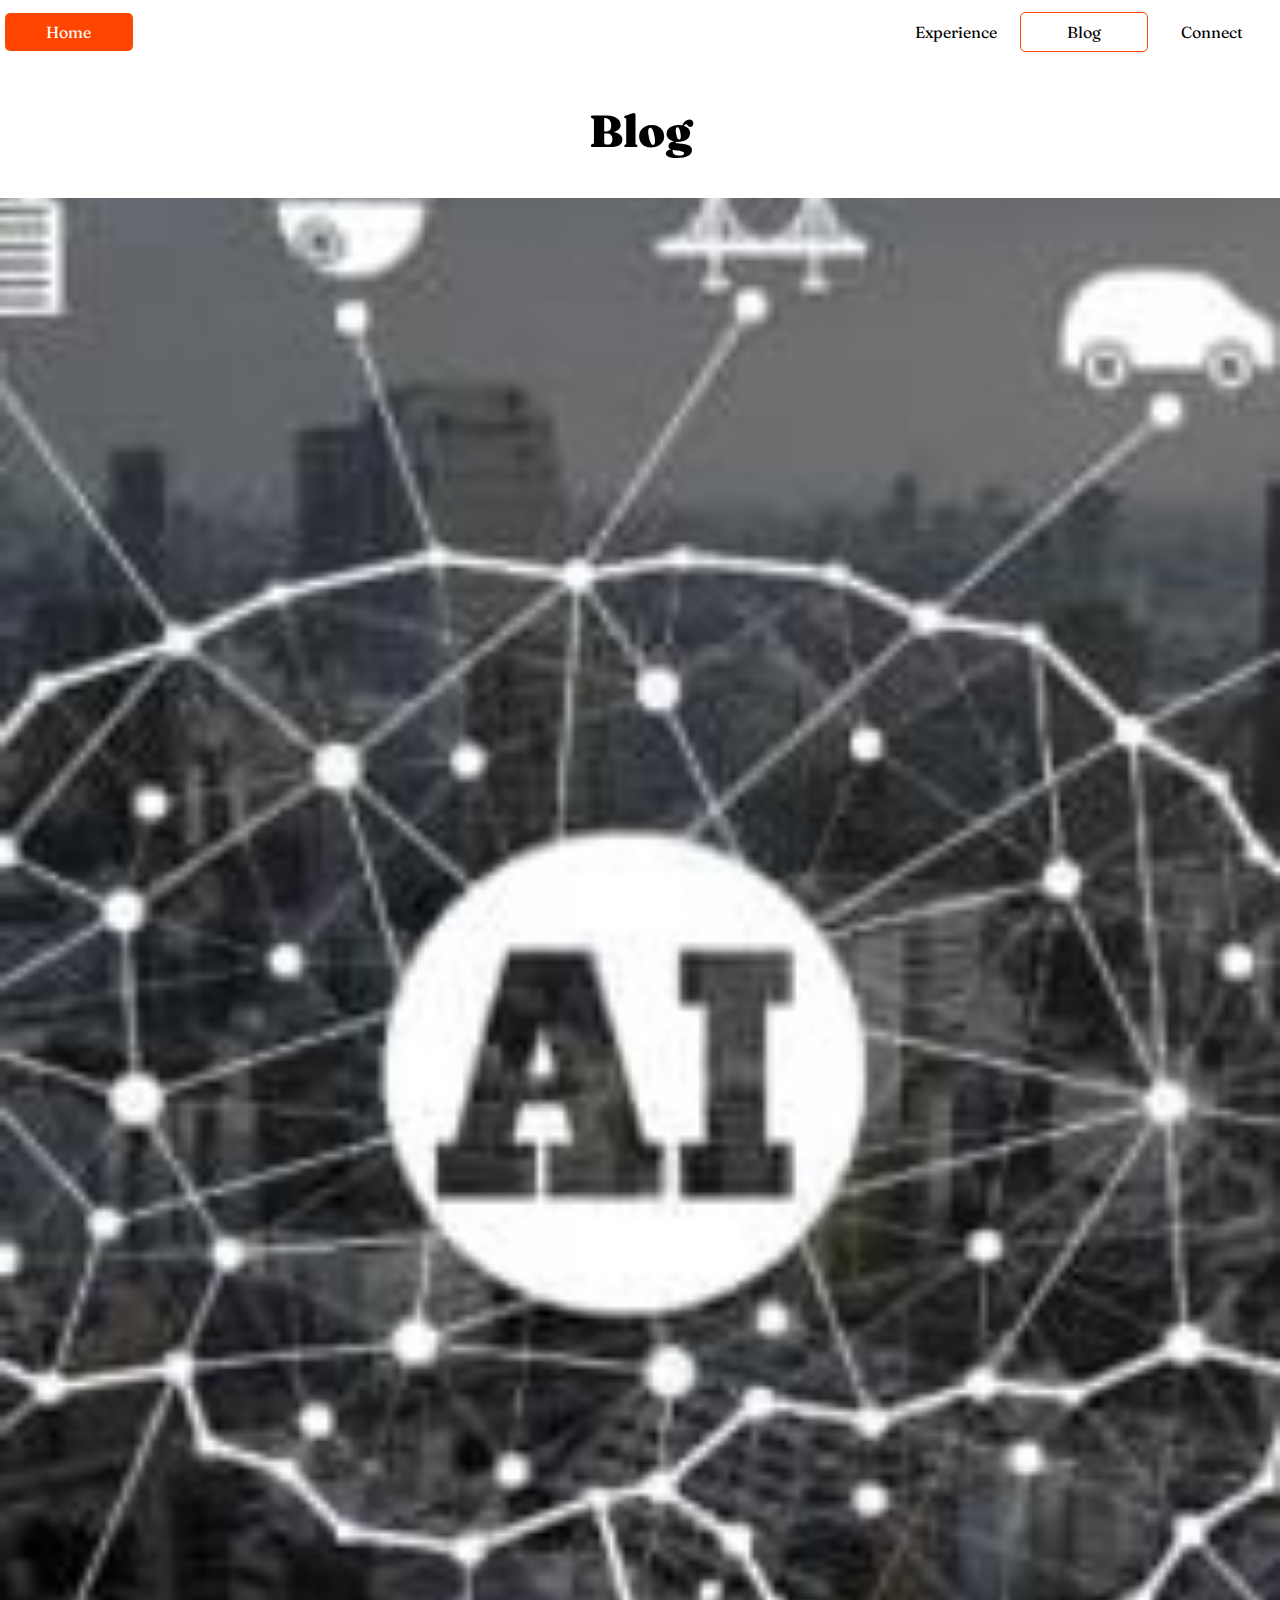
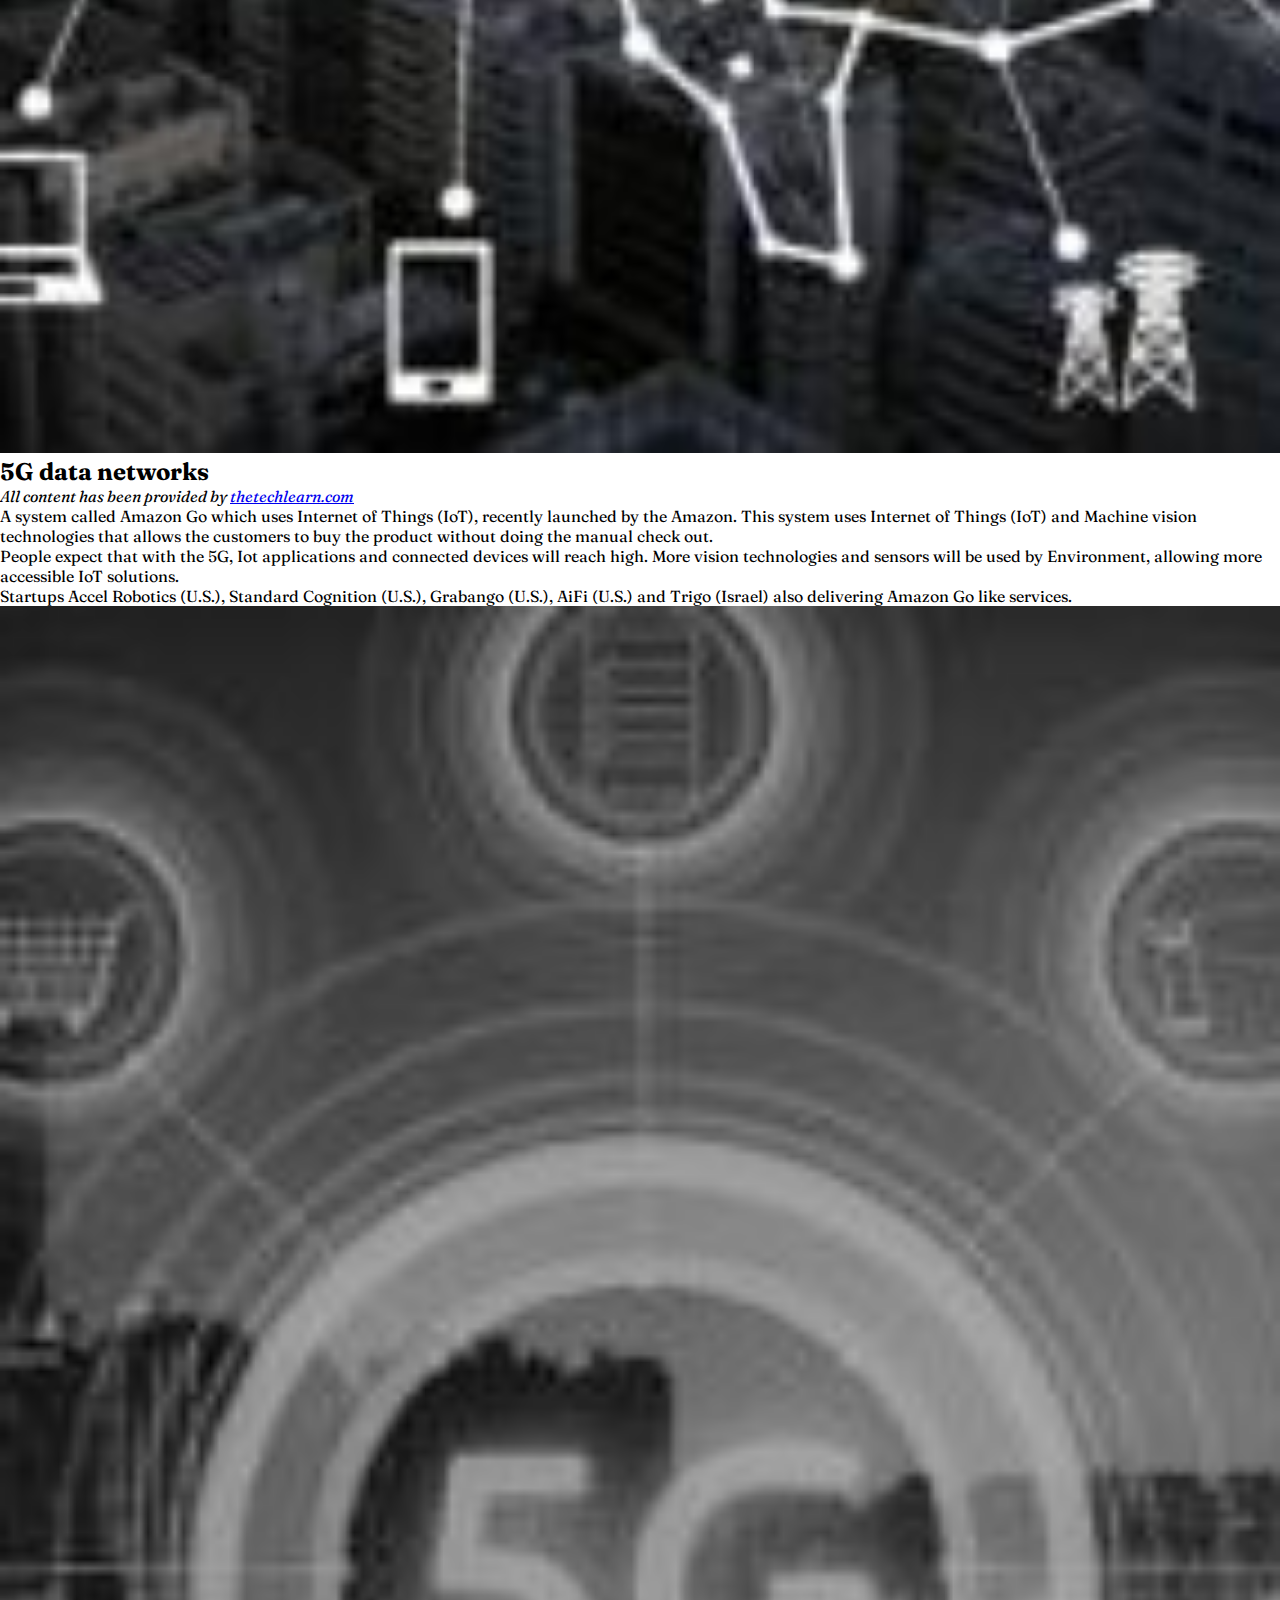
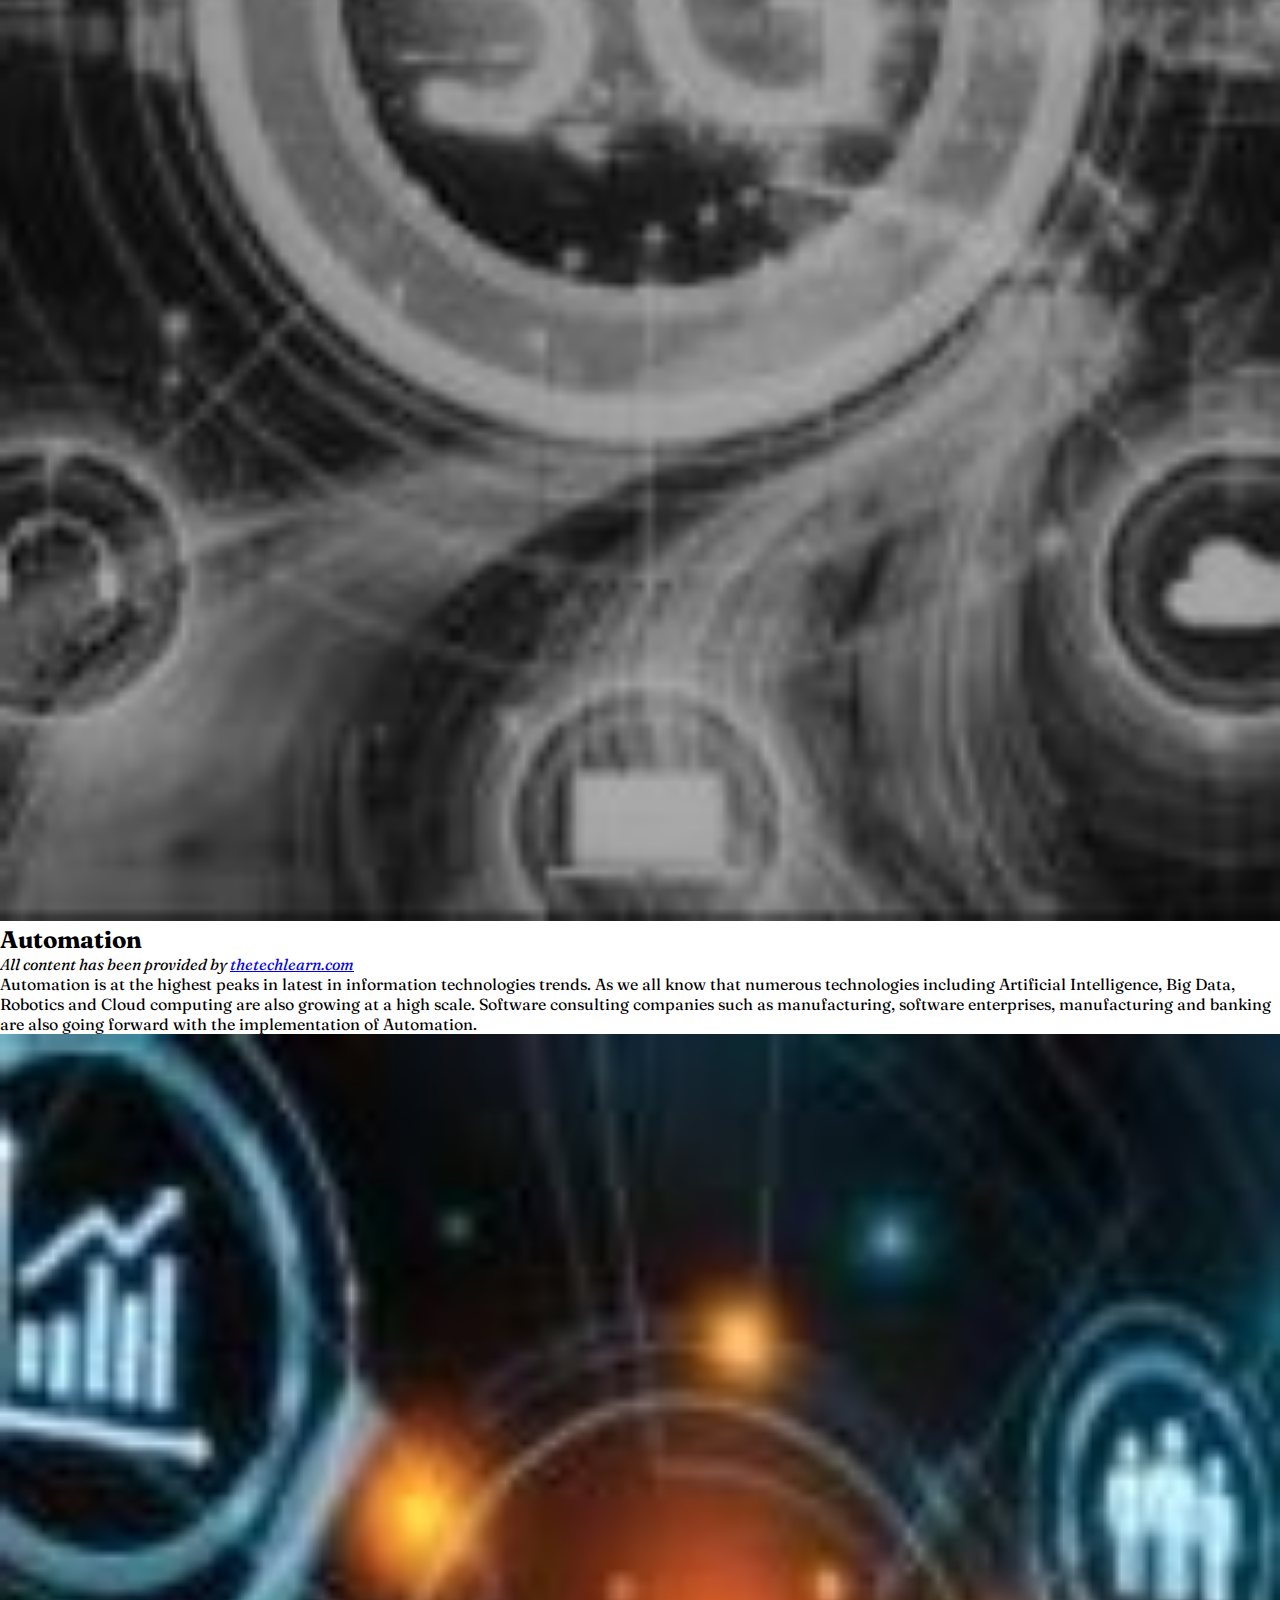
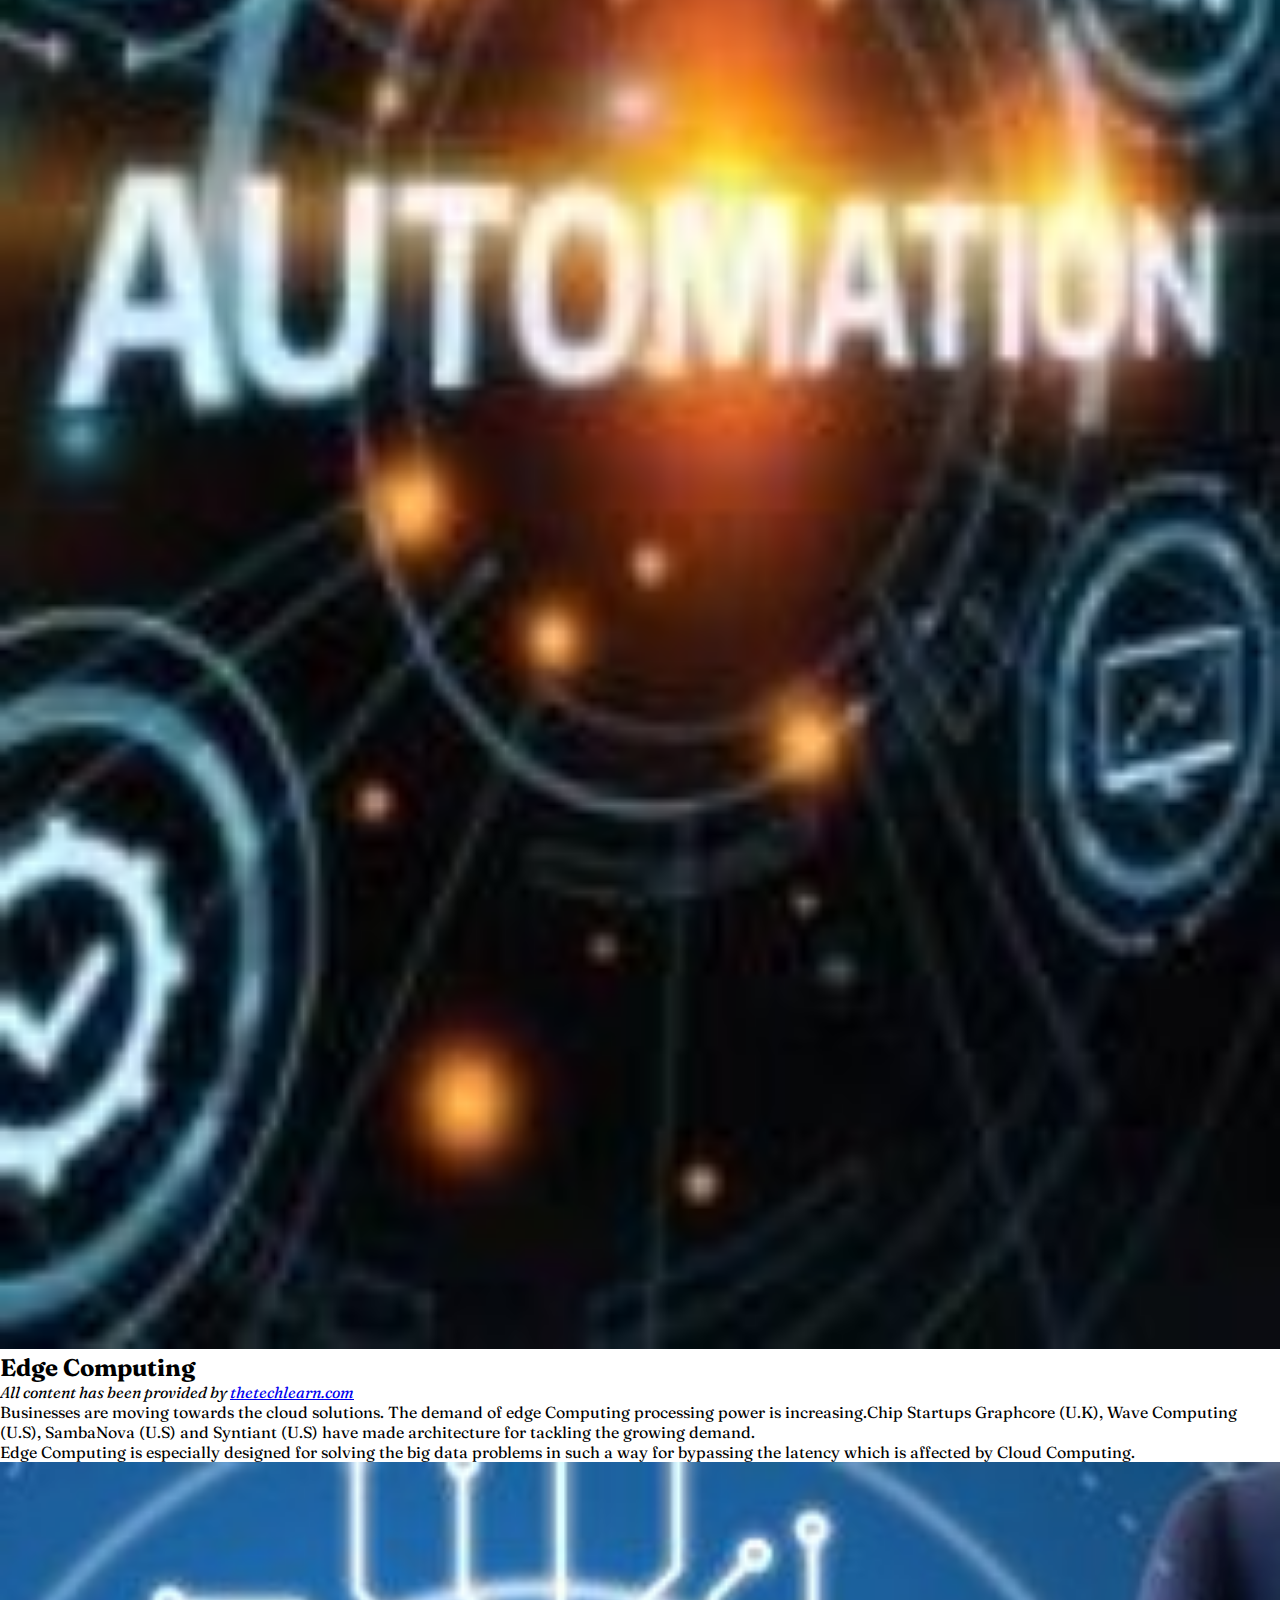
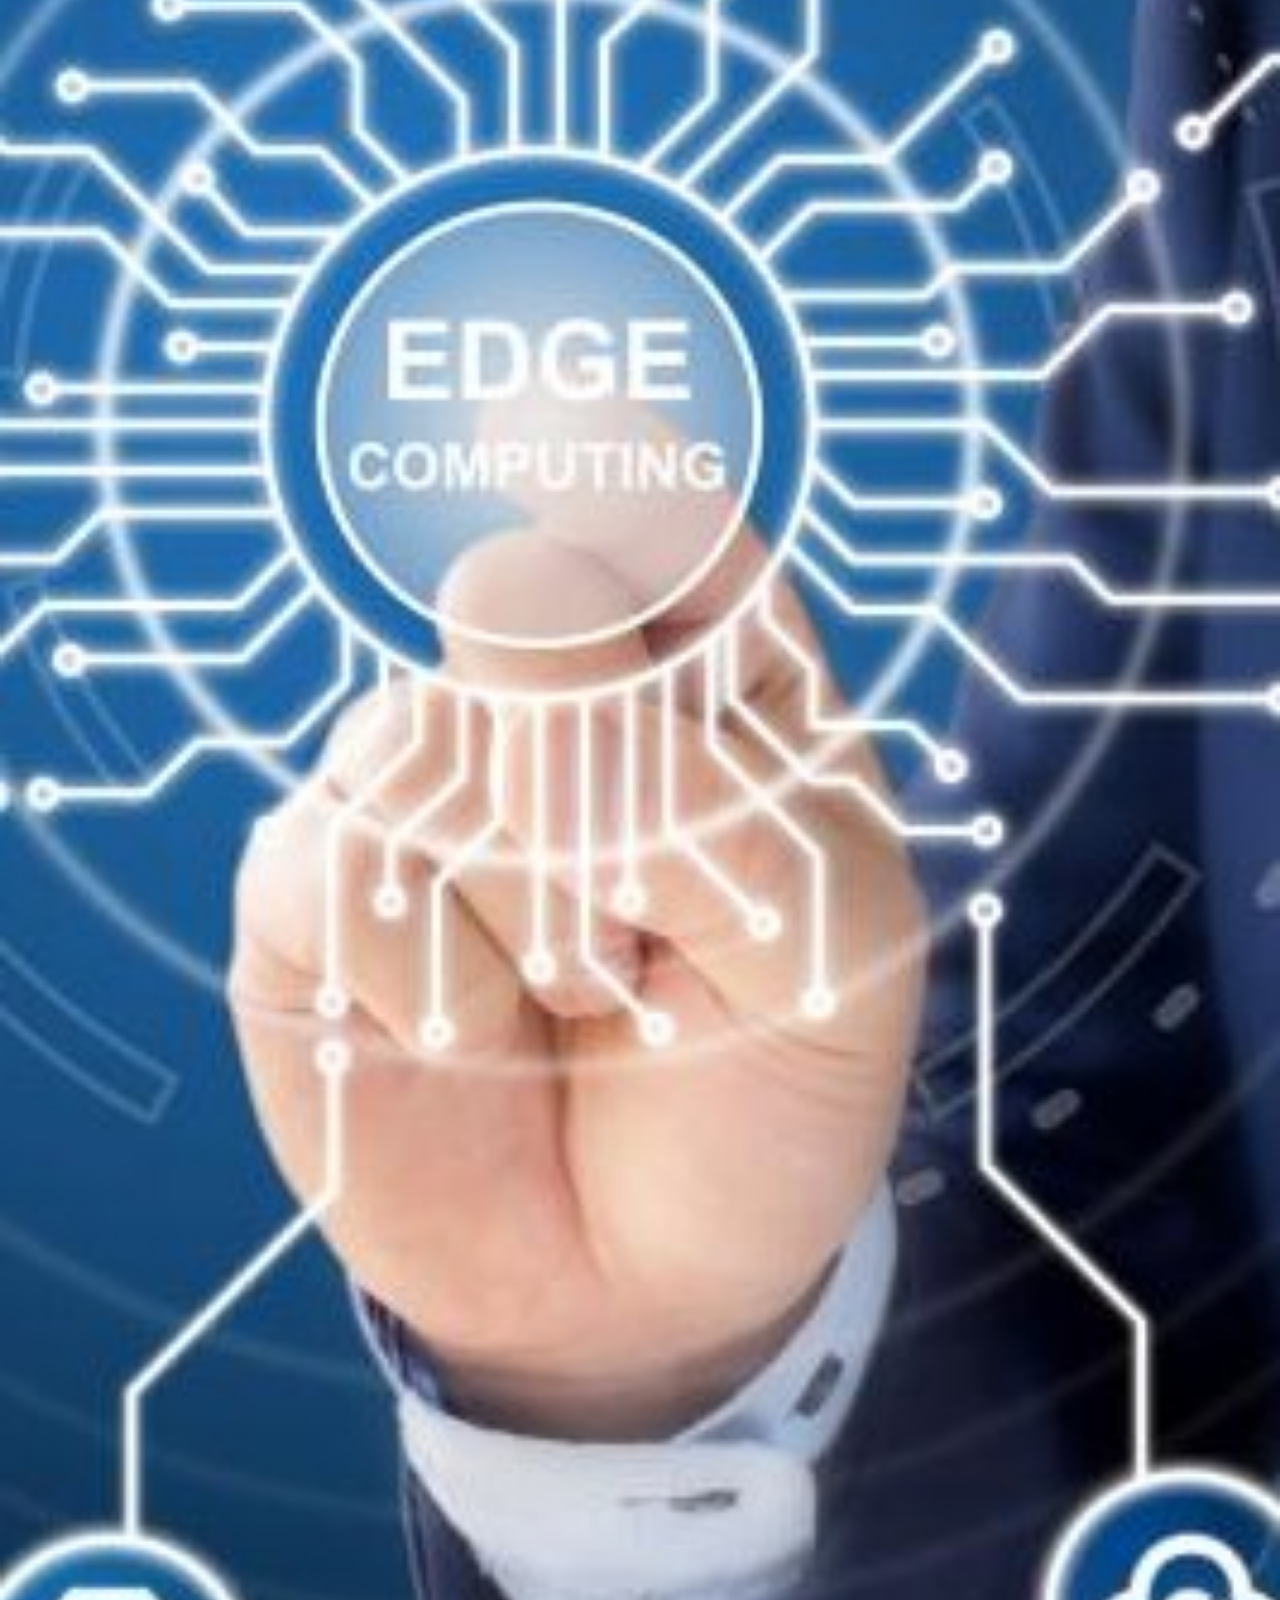
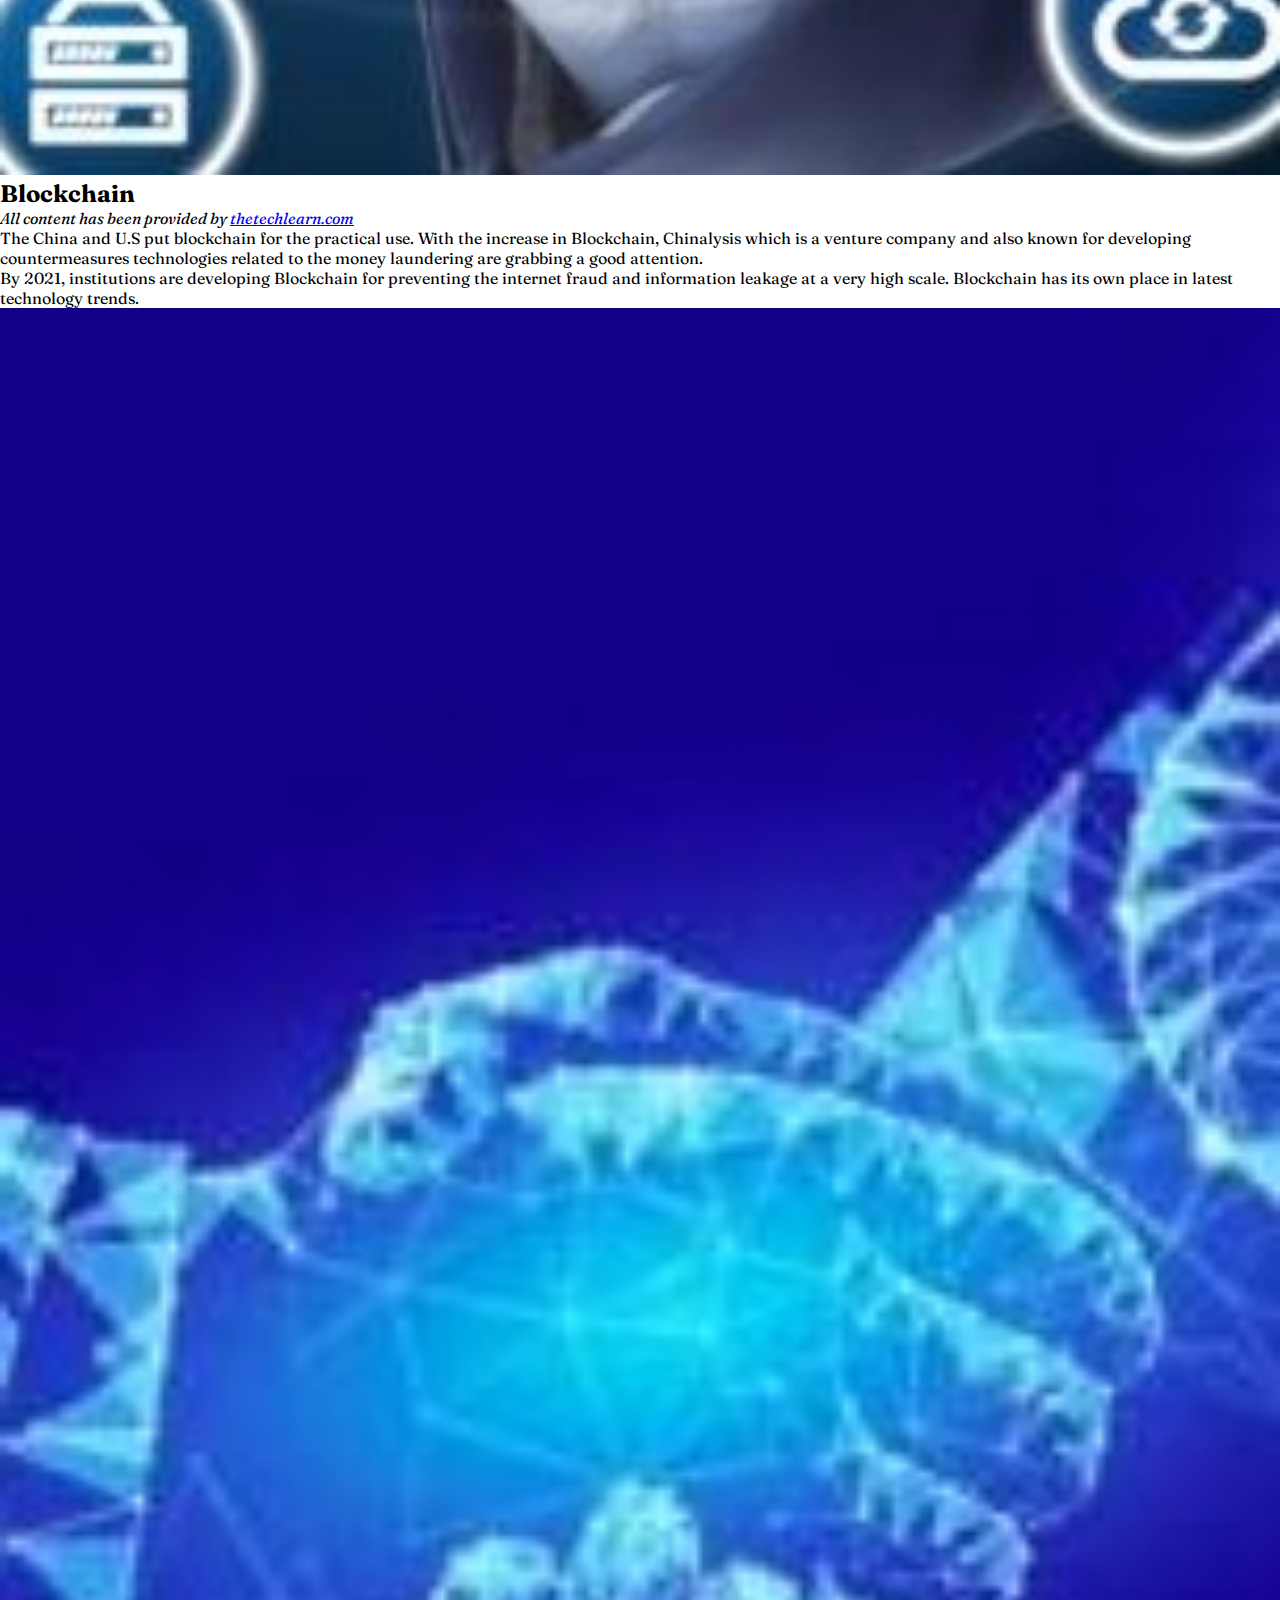
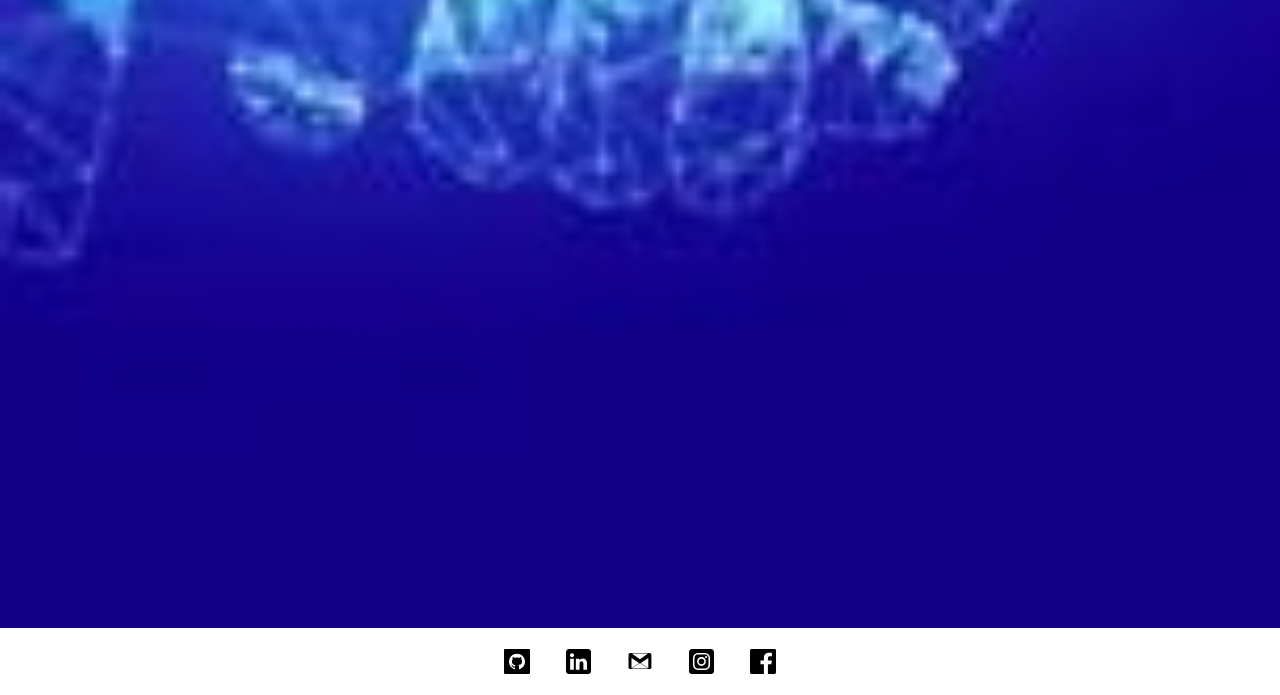
==== blog.html @ a8175024 "Footer working on all pages. Set Body to flex." ====
<!DOCTYPE html>
<html lang="en">

<head>
    <meta charset="UTF-8">
    <meta http-equiv="X-UA-Compatible" content="IE=edge">
    <meta name="viewport" content="width=device-width, initial-scale=1.0">
    <link rel="stylesheet" href="style.css" />
    <title>Sam Parkin</title>
</head>

<body>
    <nav class="mobile_navbar">

        <div class="dropdown">
            <button class="button">&#9776;<i class="fa fa-caret-down"></i>
            </button>
            <div class="links">
                <a href="index.html">About</a>
                <a href="my_experience.html">Experience</a>
                <a href="blog.html" class="active">Blog</a>
                <a href="connect.html">Connect</a>
            </div>
        </div>
    </nav>

    <nav class="topnav">
        <a href="index.html">Home</a>
        <a href="my_experience.html">Experience</a>
        <a href="blog.html" class="active">Blog</a>
        <a href="connect.html">Connect</a>
    </nav>

    <header>
        <div class="scrolling_head header_white">
            <div class="title_wrapper">
                <h1>Blog</h1>
            </div>
        </div>

        <div class="scrolling_head header_clear">
            <div class="title_wrapper">
                <h1>Blog</h1>

            </div>
        </div>
    </header>

    <section>
        <article class="blog" id="AI_in_manifacturing">
            <h2>AI in manifacturing</h2>
            <!-- Open thetechlearn.com link in a new tab. also preventing tabnabbing.  -->
            <i>All content has been provided by <a href="https://www.thetechlearn.com/latest-technology-trends/"
                    target="_blank" rel="noopener noreferrer">thetechlearn.com </a></i>
            <p>
                Artificial Intelligence has become a part of our daily lives. U.S. startyups including Osari, Kindred
                and Vicarious are already using this technology for the manufacturing. Every big company and
                organization is focusing on improving the customer experience and modernizing their business actions by
                using AI.
            </p>
            <p>Artificial Intelligence is driven by the arrival of Siri, Google Assistant and Alexa. GAP, an apparel
                brand used Kindred’s Technology for automating distribution parts. For many other reason, Artificial
                intelligence will have a big breakout moment in the field of manufacturing
            </p>
            <picture>
                <source media="(min-width: 600px)" srcset="images/Blog/AI_browser.jpg"
                    alt="image of an automation visualization">
                <img src="images/Blog/AI_mobile.jpg" alt="image of an automation visualization">
            </picture>
        </article>

        <article class="blog" id="5G_data_networks">
            <h2>5G data networks</h2>

            <!-- Open thetechlearn.com link in a new tab. Also preventing tabnabbing.  -->
            <i>All content has been provided by <a href="https://www.thetechlearn.com/latest-technology-trends/"
                    target="_blank" rel="noopener noreferrer">thetechlearn.com </a>
            </i>
            <p> A system called Amazon Go which uses Internet of Things (IoT), recently launched by the Amazon. This
                system uses Internet of Things (IoT) and Machine vision technologies that allows the customers to buy
                the product without doing the manual check out.
            </p>
            <p>People expect that with the 5G, Iot applications and connected devices will reach high. More vision
                technologies and sensors will be used by Environment, allowing more accessible IoT solutions.
            </p>
            <p>Startups Accel Robotics (U.S.), Standard Cognition (U.S.), Grabango (U.S.), AiFi (U.S.) and Trigo
                (Israel) also delivering Amazon Go like services.
            </p>
            <picture>
                <source media="(min-width: 600px)" srcset="images/Blog/5g_networks_browser_bw.jpg"
                    alt="image of a 5G network visualization">
                <img src="images/Blog/5g_networks_mobile.jpg" alt="image of a 5G network visualization">
            </picture>
        </article>

        <article class="blog" id="Automation">
            <h2>Automation</h2>
            <!-- Open thetechlearn.com link in a new tab. also preventing tabnabbing.  -->
            <i>All content has been provided by <a href="https://www.thetechlearn.com/latest-technology-trends/"
                    target="_blank" rel="noopener noreferrer">thetechlearn.com </a></i>
            <p>
                Automation is at the highest peaks in latest in information technologies trends. As we all know that
                numerous technologies including Artificial Intelligence, Big Data, Robotics and Cloud computing are also
                growing at a high scale. Software consulting companies such as manufacturing, software enterprises,
                manufacturing and banking are also going forward with the implementation of Automation.
            </p>
            <picture>
                <source media="(min-width: 600px)" srcset="images/Blog/automation_browser.jpg"
                    alt="image of a automation visualization">
                <img src="images/Blog/automation_mobile.jpg" alt="image of a automation visualization">
            </picture>
        </article>

        <article class="blog" id="Edge_Computing">
            <h2>Edge Computing</h2>
            <!-- Open thetechlearn.com link in a new tab. also preventing tabnabbing.  -->
            <i>All content has been provided by <a href="https://www.thetechlearn.com/latest-technology-trends/"
                    target="_blank" rel="noopener noreferrer">thetechlearn.com </a></i>
            <p>
                Businesses are moving towards the cloud solutions. The demand of edge Computing processing power is
                increasing.Chip Startups Graphcore (U.K), Wave Computing (U.S), SambaNova (U.S) and Syntiant (U.S) have
                made architecture for tackling the growing demand.
            </p>
            <p>Edge Computing is especially designed for solving the big data problems in such a way for bypassing the
                latency which is affected by Cloud Computing.
            </p>
            <picture>
                <source media="(min-width: 600px)" srcset="images/Blog/edge_computing_browser.jpg"
                    alt="image of a edge computing visualization">
                <img src="images/Blog/edge_computing_mobile.jpg" alt="image of a edge computing visualization">
            </picture>
        </article>

        <article class="blog" id="Blockchain">
            <h2>Blockchain</h2>
            <!-- Open thetechlearn.com link in a new tab. also preventing tabnabbing.  -->
            <i>All content has been provided by <a href="https://www.thetechlearn.com/latest-technology-trends/"
                    target="_blank" rel="noopener noreferrer">thetechlearn.com </a></i>
            <p>
                The China and U.S put blockchain for the practical use. With the increase in Blockchain, Chinalysis
                which is
                a venture company and also known for developing countermeasures technologies related to the money
                laundering
                are grabbing a good attention.
            </p>
            <p>By 2021, institutions are developing Blockchain for preventing the internet fraud and information leakage
                at
                a very high scale. Blockchain has its own place in latest technology trends.
            </p>
            <picture>
                <source media="(min-width: 600px)" srcset="images/Blog/Blockchain_browser.jpg"
                    alt="image of a blockchain visualization">
                <img src="images/Blog/Blockchain_mobile.jpg" alt="image of a edge blockchain visualization">
            </picture>
        </article>
    </section>

    <footer>

        <nav class="bottomnav">
            <a href="https://github.com/samuelparkin1" target="_blank" rel="noopener noreferrer"><img
                    src="images/icons/contact/Git_hub_black.svg" alt="Github"></a>
            <a href="https://www.linkedin.com/in/samuel-parkin-56843870/" target="_blank" rel="noopener noreferrer"><img
                    src="images/icons/contact/linkdin_black.svg" alt="Linkdin"></a>
            <a href="mailto:hege@example.com"><img src="images/icons/contact/gmail_Black.svg" alt="Gmail"></a>
            <a href="https://www.instagram.com/" target="_blank" rel="noopener noreferrer"><img
                    src="images/icons/contact/Instagram_black.svg" alt="Instagram"></a>
            <a href="https://www.Facebook.com/" target="_blank" rel="noopener noreferrer"><img
                    src="images/icons/contact/Facebook_Black.svg" alt="Facebook"></a>
        </nav>
    </footer>
</body>

</html>
---- style.css ----
/* defult font to be used for website */
@import url('https://fonts.googleapis.com/css2?family=Fraunces:wght@900&display=swap');
body {
  font-family: 'Fraunces', serif;
  background-image: url("images/_Background/black_dropsheet.jpg");
    background-size: 150vh;
    background-position: top;
    background-attachment: fixed;
    height: 150vh;
    display:flex;
    flex-direction: column;
  }

* {
    margin: 0;
    padding: 0;
    box-sizing: border-box;
    } 

header {
  height: 50vh;
}
.scrolling_head {
  position: absolute;
  clip: rect(0, auto, auto, 0);
  /* the indiviual heights of both top and bottom title */
  height: 15vh;
  width: 100vw;
  display: flex;
  flex-direction: column;
  justify-content: space-around;
  align-items: center;
}
.header_white {
    background: white;
    /* the top title to start under navigation bar */
    top: 5vh;

  }

.header_clear {
     /* the bottom title to start under navigation bar + top title */
    top: 20vh;
    /* = header height - scrolling head height */
    height: 35vh;
  }

.title_wrapper {
    position: fixed;
    margin: auto;
    width: 100%;
     /* the top title to start under navigation bar */
    top: 5vh;
 
}
.title_wrapper h1 {
   /* needs to match scrolling head height*/
    height: 15vh;
    text-align: center;
    font-size: 5vh;
    text-align: center;
    font-weight: 900;
    display: flex;
    flex-direction: column;
    justify-content: center;
    }  
.header_clear .title_wrapper h1 {
    color: white;
  }


img{
    width: 100vw;
}

.mobile_navbar {
    z-index: 1;
    position: fixed;
    background-color:white;
    width: 100vw;  
  }
  
  .mobile_navbar a {
    float: left;
    font-size: 20px;
    color: black;
    text-align: center;
    padding: 14px 16px;
    text-decoration: none;    
  }
  
  .dropdown {
    float: right;
    overflow: hidden;
  }
  
 .button {
    font-size: 3vh;
    height: 5vh;
    padding:0 3vw;
    border: none;
    outline: none;
    color: black;
    background-color:inherit;
    margin: 0; 
  }
  
  .dropdown:hover .button {
    background-color:orangered;
    transition: all ease .5s;
  }
  
  
  .links {
      /* Hides dropdown menu */
    display: none; 
    text-align: center;
    position: absolute;
    left:0;
    width:100vw;
    height:100vh;
     /*creates transperant drop down effect*/
    background-color:rgba(0, 0, 0, 0.85);  
  }
  
  .links a {
    float: none;
    color: white;
    display: block;
    font-size: 4vh;
    padding: 5vh 0;  
     }
  
  .links a:hover {
    background-color:transparent;
    color:orangered;
    transition: all ease .5s;
   }
  
   footer{
     margin-top: auto;
   }
  .dropdown:hover .links {
    display: flex;
    flex-direction: column;
    justify-content: center;
  }

  .bottomnav {

    width: 100%;
    bottom: 0;
    left: 0;
    background-color:white;
    overflow: hidden;
    height: 7vh;
    padding: .5vh;
    display: flex;
    flex-direction: row;
    justify-content: center;
    align-items: center;
  }
  
  /* Style the links inside the navigation bar */
  .bottomnav a {
    color: black;
    text-align: center;
    margin: 2vh;
    text-decoration: none;
    width: 2vw;
    }

    .bottomnav img {
    width:2vw;
  }
  .bottomnav a:hover {
    align-self: flex-end;     
  }


  @media screen and (min-width: 600px){

/*///////////////////HEADER SETTINGS///////////////////*/
header {
  height: 58vh;
}    
.header_white {
      background: white;
      /* the top title to start under navigation bar */
      top: 7vh;  
    }
  
    .header_clear {
          /* the bottom title to start under navigation bar + top title */
        top: 22vh;
        /* = header height - scrolling head height */
        height: 37vh;
      }
    
    .title_wrapper {
        position: fixed;
        margin: auto;
        width: 100%;
          /* the top title to start under navigation bar */
        top: 7vh;
    }    
/*///////////////////NAV BAR SETTING///////////////////*/
    .mobile_navbar{ 
      display: none;}

    .topnav {
      z-index: 1;
      position: fixed;
      width: 100%;
      top: 0;
      left: 0;
      background-color:white;
      overflow: hidden;
      height: 7vh;
      padding: .5vh;
      display: flex;
      flex-direction: row;
      justify-content: flex-end;
      align-items: center;
    }
    .topnav :nth-child(1) {
    margin-right: auto;
    color: white;
    background-color:orangered;
    border-radius: 5px;
    width: 0;
    }
    
    /* Style the links inside the navigation bar */
    .topnav a {
      color: black;
      text-align: center;
      padding: 1vh 2vh;
      text-decoration: none;
      min-width: 10vw;
     }

    .topnav a:hover {
      color: white;
      background-color:orangered;
      border-radius: 5px;
      transition: .5s;
    }
    .topnav a.active {
      border: 1px solid orangered;
      border-radius: 5px;
     }
 


}
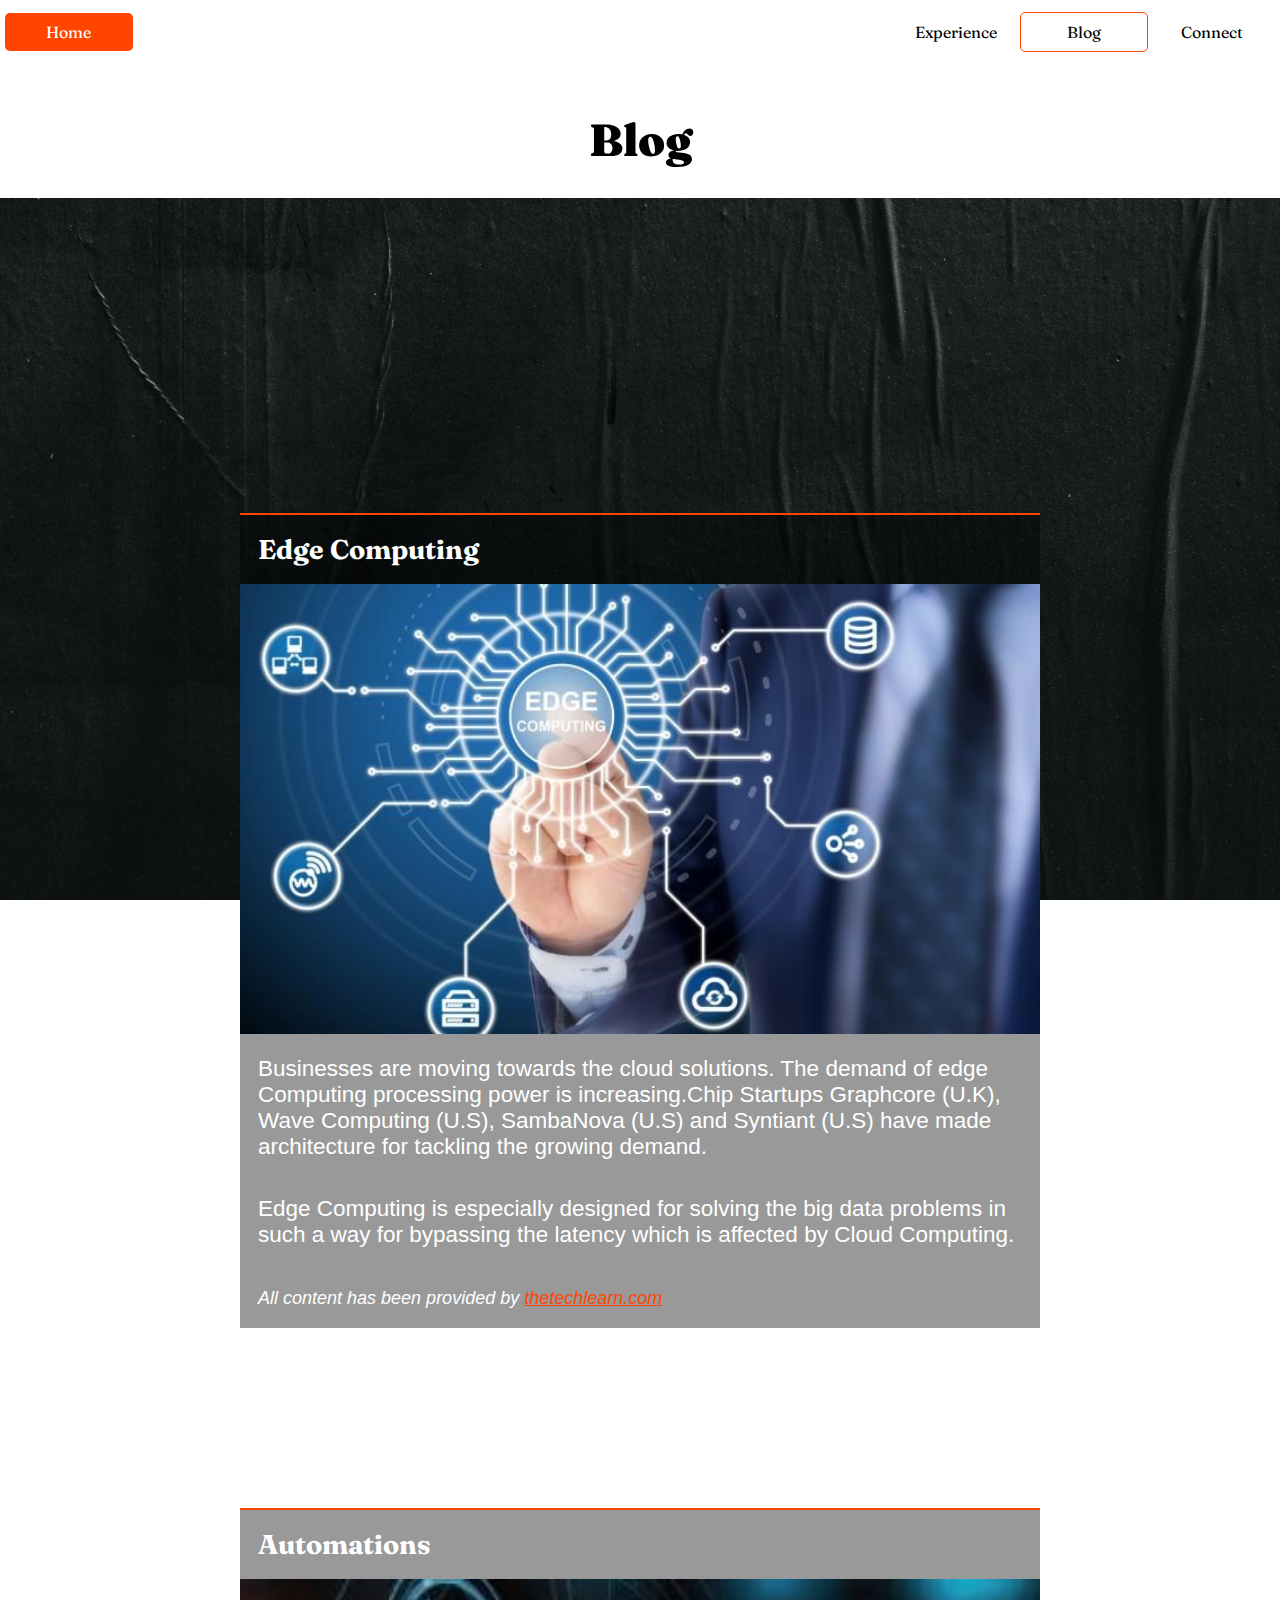
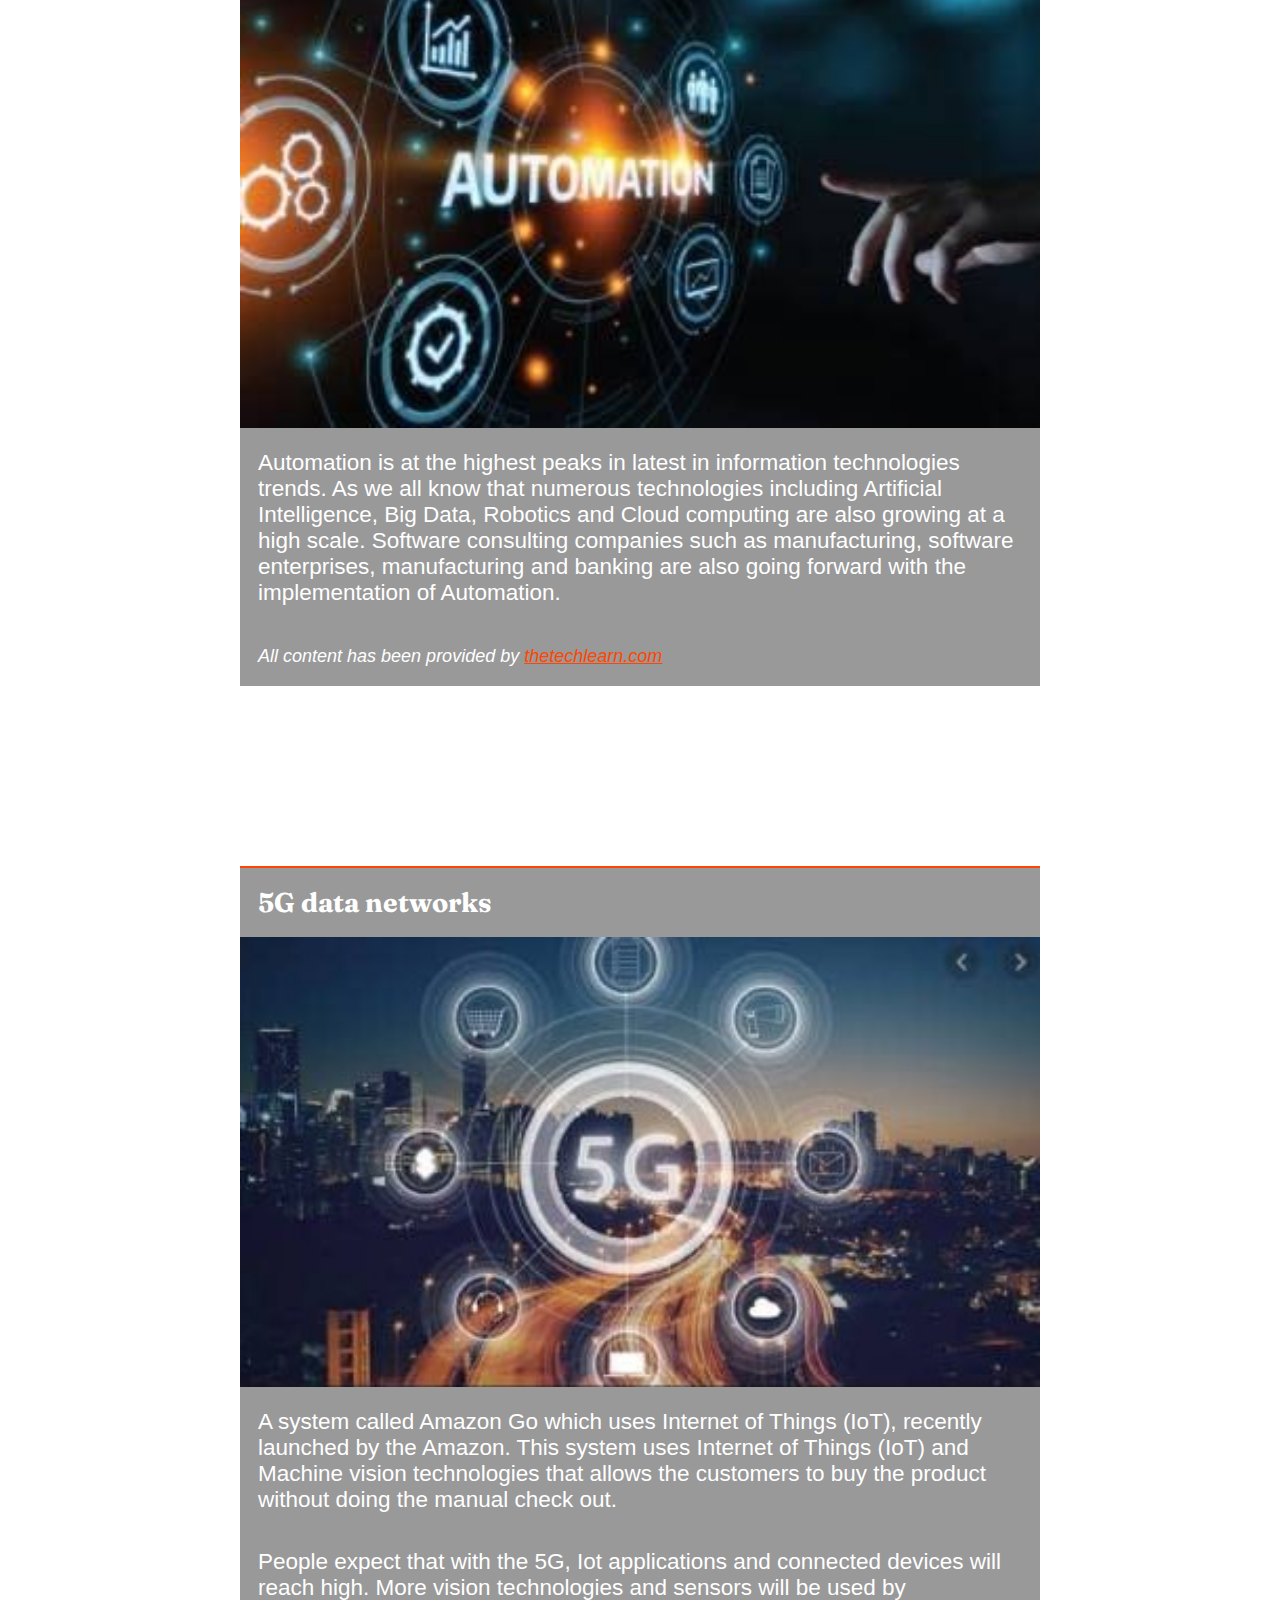
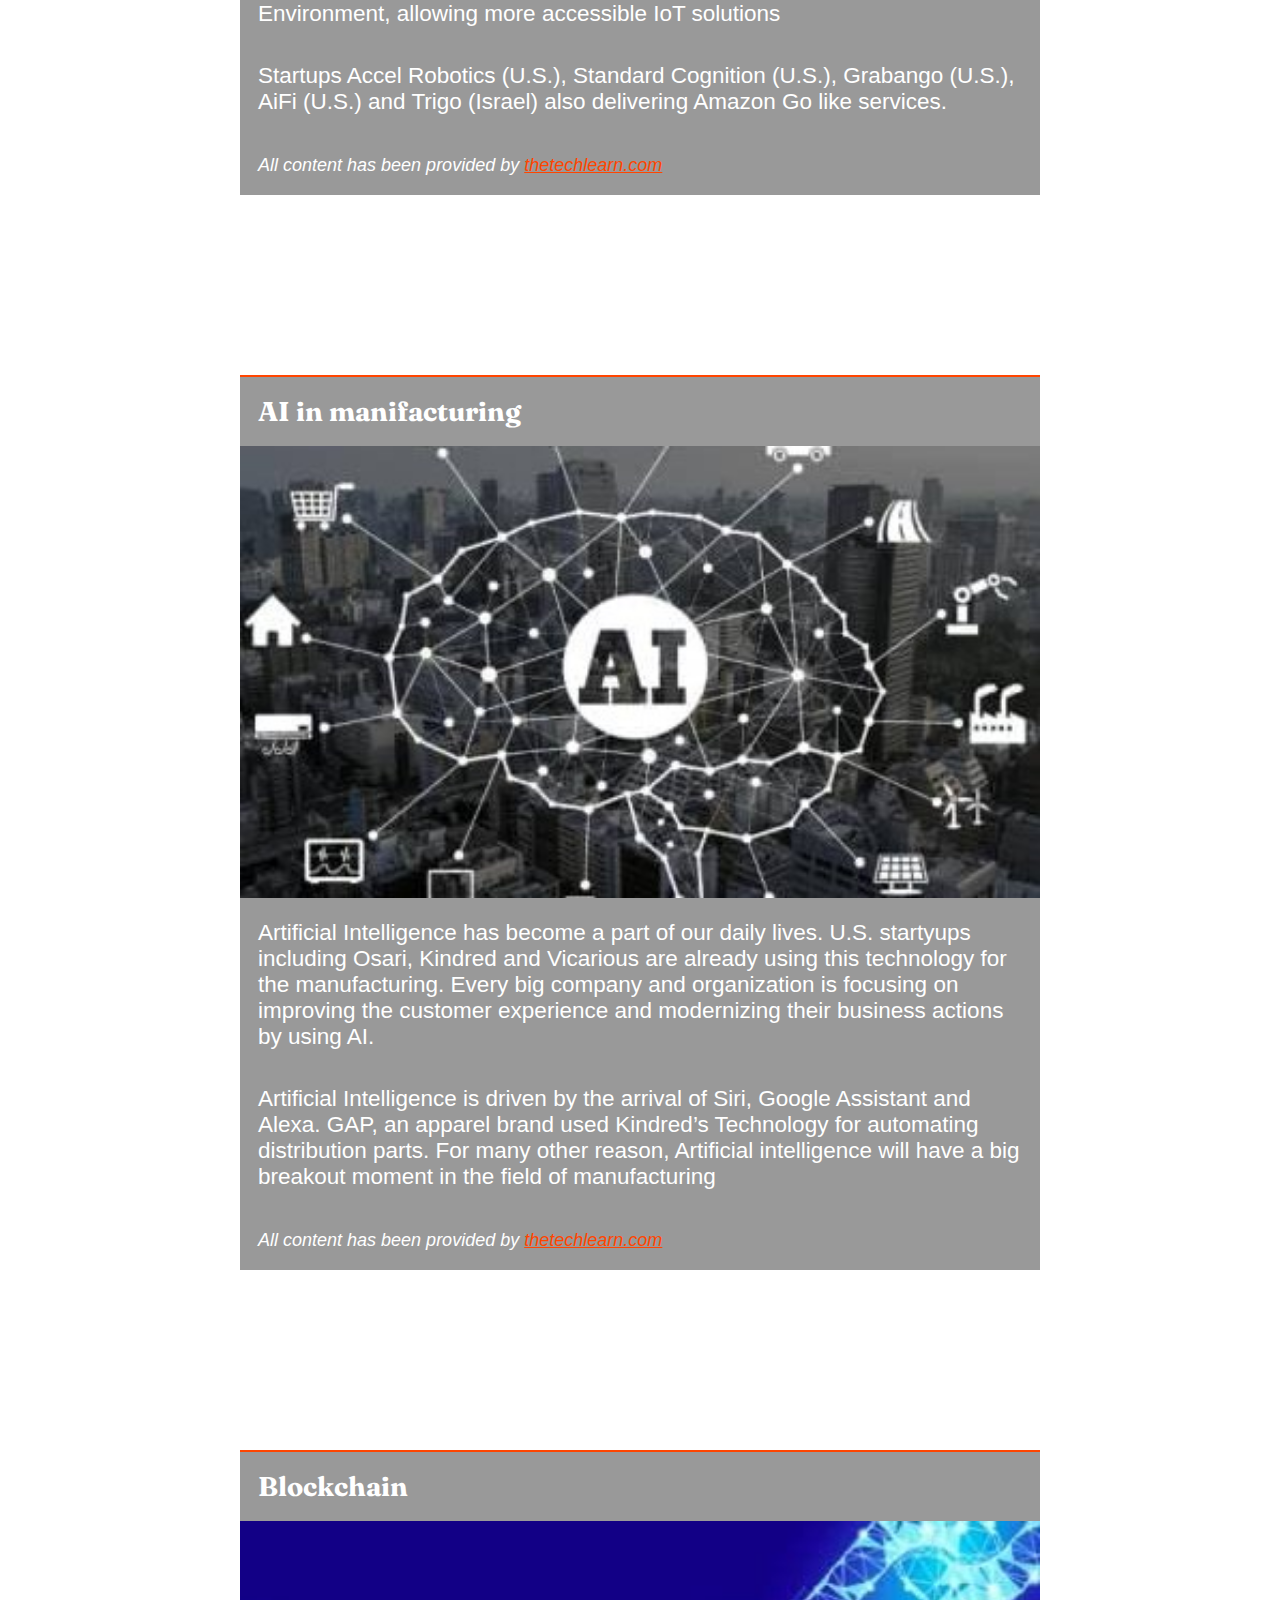
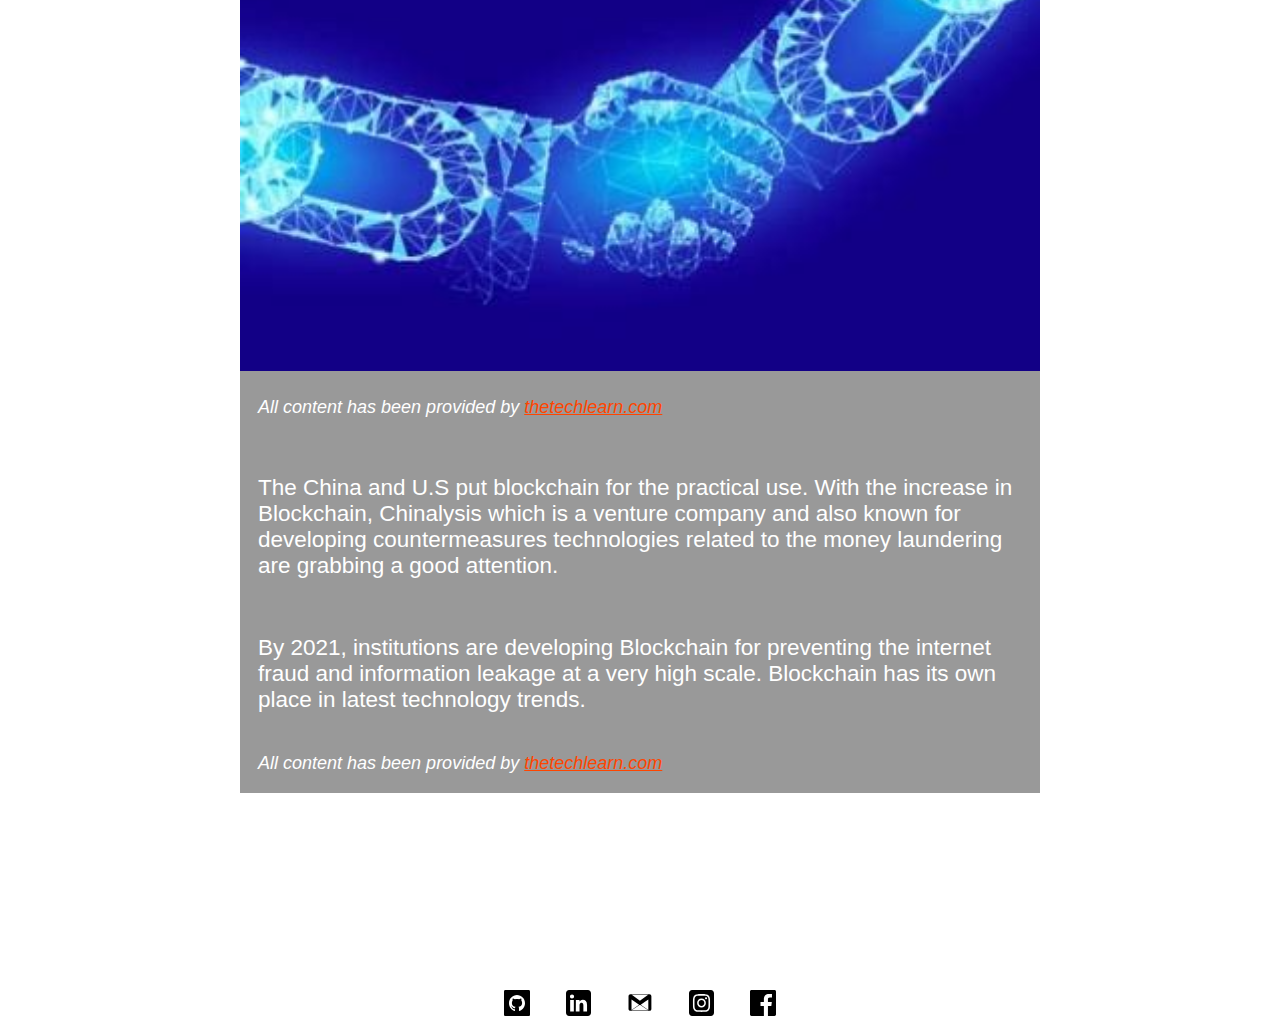
==== commit 07777964: "Blog Mobile content and css completed" ====
--- a/blog.html
+++ b/blog.html
@@ -45,115 +45,177 @@
             </div>
         </div>
     </header>
-
-    <section>
-        <article class="blog" id="AI_in_manifacturing">
-            <h2>AI in manifacturing</h2>
-            <!-- Open thetechlearn.com link in a new tab. also preventing tabnabbing.  -->
-            <i>All content has been provided by <a href="https://www.thetechlearn.com/latest-technology-trends/"
-                    target="_blank" rel="noopener noreferrer">thetechlearn.com </a></i>
-            <p>
-                Artificial Intelligence has become a part of our daily lives. U.S. startyups including Osari, Kindred
-                and Vicarious are already using this technology for the manufacturing. Every big company and
-                organization is focusing on improving the customer experience and modernizing their business actions by
-                using AI.
-            </p>
-            <p>Artificial Intelligence is driven by the arrival of Siri, Google Assistant and Alexa. GAP, an apparel
-                brand used Kindred’s Technology for automating distribution parts. For many other reason, Artificial
-                intelligence will have a big breakout moment in the field of manufacturing
-            </p>
-            <picture>
-                <source media="(min-width: 600px)" srcset="images/Blog/AI_browser.jpg"
+    <main>
+        <article>
+
+            <section class="blog" id="Edge_Computing">
+                <div>
+                    <h2>Edge Computing</h2>
+                    <img src="images/Blog/edge_computing_mobile.jpg" alt="image of a edge computing visualization">
+                    <p>
+                        Businesses are moving towards the cloud solutions. The demand of edge Computing processing power
+                        is
+                        increasing.Chip Startups Graphcore (U.K), Wave Computing (U.S), SambaNova (U.S) and Syntiant
+                        (U.S) have
+                        made architecture for tackling the growing demand.
+                    </p>
+
+                    <p>Edge Computing is especially designed for solving the big data problems in such a way for
+                        bypassing the
+                        latency which is affected by Cloud Computing.
+                    </p>
+                    <p>
+                        <!-- Open thetechlearn.com link in a new tab. also preventing tabnabbing.  -->
+                        <i>All content has been provided by <a
+                                href="https://www.thetechlearn.com/latest-technology-trends/" target="_blank"
+                                rel="noopener noreferrer">thetechlearn.com </a></i>
+                    </p>
+                </div>
+                <img class="browser_img" src="images/Blog/edge_computing_browser.jpg"
+                    alt="image of a edge computing visualization">
+            </section>
+
+            <section class="blog" id="Automation">
+                <div>
+                    <h2>Automations</h2>
+                    <img src="images/Blog/automation_mobile.jpg" alt="image of a automation visualization">
+                    <p>
+                        Automation is at the highest peaks in latest in information technologies trends. As we all know
+                        that
+                        numerous technologies including Artificial Intelligence, Big Data, Robotics and Cloud computing
+                        are also
+                        growing at a high scale. Software consulting companies such as manufacturing, software
+                        enterprises,
+                        manufacturing and banking are also going forward with the implementation of Automation.
+                    </p>
+
+                    <p>
+                        <!-- Open thetechlearn.com link in a new tab. also preventing tabnabbing.  -->
+                        <i>All content has been provided by <a
+                                href="https://www.thetechlearn.com/latest-technology-trends/" target="_blank"
+                                rel="noopener noreferrer">thetechlearn.com </a></i>
+                    </p>
+                </div>
+                <img class="browser_img" src="images/Blog/automation_browser.jpg"
                     alt="image of an automation visualization">
-                <img src="images/Blog/AI_mobile.jpg" alt="image of an automation visualization">
-            </picture>
+            </section>
+
+            <section class="blog" id="5G_data_networks">
+                <div>
+                    <h2>5G data networks</h2>
+                    <img class="moblile_img" src="images/Blog/5g_networks_mobile.jpg"
+                        alt="image of an automation visualization">
+
+
+                    <p>
+                        A system called Amazon Go which uses Internet of Things (IoT), recently launched by the Amazon.
+                        This
+                        system uses Internet of Things (IoT) and Machine vision technologies that allows the customers
+                        to buy
+                        the product without doing the manual check out.
+                    </p>
+
+                    <p>People expect that with the 5G, Iot applications and connected devices will reach high. More
+                        vision
+                        technologies and sensors will be used by Environment, allowing more accessible IoT solutions
+                    </p>
+
+                    <p>Startups Accel Robotics (U.S.), Standard Cognition (U.S.), Grabango (U.S.), AiFi (U.S.) and Trigo
+                        (Israel) also delivering Amazon Go like services.
+                    </p>
+                    <p>
+                        <!-- Open thetechlearn.com link in a new tab. also preventing tabnabbing.  -->
+                        <i>All content has been provided by <a
+                                href="https://www.thetechlearn.com/latest-technology-trends/" target="_blank"
+                                rel="noopener noreferrer">thetechlearn.com </a></i>
+                    </p>
+                </div>
+                <img class="browser_img" src="images/Blog/5g_networks_browser_bw.jpg"
+                    alt="image of an automation visualization">
+
+            </section>
+
+            <section class="blog" id="AI_in_manifacturing">
+                <div>
+                    <h2>AI in manifacturing</h2>
+                    <img class="moblile_img" src="images/Blog/AI_mobile.jpg" alt="image of an automation visualization">
+
+                    <p>
+                        Artificial Intelligence has become a part of our daily lives. U.S. startyups including Osari,
+                        Kindred
+                        and Vicarious are already using this technology for the manufacturing. Every big company and
+                        organization is focusing on improving the customer experience and modernizing their business
+                        actions by
+                        using AI.
+                    </p>
+
+                    <p>Artificial Intelligence is driven by the arrival of Siri, Google Assistant and Alexa. GAP, an
+                        apparel
+                        brand used Kindred’s Technology for automating distribution parts. For many other reason,
+                        Artificial
+                        intelligence will have a big breakout moment in the field of manufacturing
+                    </p>
+                    <p>
+                        <!-- Open thetechlearn.com link in a new tab. also preventing tabnabbing.  -->
+                        <i>All content has been provided by <a
+                                href="https://www.thetechlearn.com/latest-technology-trends/" target="_blank"
+                                rel="noopener noreferrer">thetechlearn.com </a></i>
+                    </p>
+                </div>
+                <img class="browser_img" src="images/Blog/AI_browser.jpg" alt="image of an automation visualization">
+
+            </section>
+
+            <section class="blog" id="Blockchain">
+                <div>
+                    <h2>Blockchain</h2>
+                    <img class="moblile_img" src="images/Blog/Blockchain_mobile.jpg"
+                        alt="image of a edge blockchain visualization">
+                    <p>
+                        <!-- Open thetechlearn.com link in a new tab. also preventing tabnabbing.  -->
+                        <i>All content has been provided by <a
+                                href="https://www.thetechlearn.com/latest-technology-trends/" target="_blank"
+                                rel="noopener noreferrer">thetechlearn.com </a></i>
+                    </p>
+                    <br>
+                    <p>
+                        The China and U.S put blockchain for the practical use. With the increase in Blockchain,
+                        Chinalysis
+                        which is
+                        a venture company and also known for developing countermeasures technologies related to the
+                        money
+                        laundering
+                        are grabbing a good attention.
+                    </p>
+                    <br>
+                    <p>By 2021, institutions are developing Blockchain for preventing the internet fraud and information
+                        leakage
+                        at
+                        a very high scale. Blockchain has its own place in latest technology trends.
+                    </p>
+                    <p>
+                        <!-- Open thetechlearn.com link in a new tab. also preventing tabnabbing.  -->
+                        <i>All content has been provided by <a
+                                href="https://www.thetechlearn.com/latest-technology-trends/" target="_blank"
+                                rel="noopener noreferrer">thetechlearn.com </a></i>
+                    </p>
+                </div>
+                <img class="browser_img" src="images/Blog/Blockchain_browser.jpg"
+                    alt="image of a blockchain visualization">
+            </section>
+
+
+
+
+
+
+
+
+
+
         </article>
-
-        <article class="blog" id="5G_data_networks">
-            <h2>5G data networks</h2>
-
-            <!-- Open thetechlearn.com link in a new tab. Also preventing tabnabbing.  -->
-            <i>All content has been provided by <a href="https://www.thetechlearn.com/latest-technology-trends/"
-                    target="_blank" rel="noopener noreferrer">thetechlearn.com </a>
-            </i>
-            <p> A system called Amazon Go which uses Internet of Things (IoT), recently launched by the Amazon. This
-                system uses Internet of Things (IoT) and Machine vision technologies that allows the customers to buy
-                the product without doing the manual check out.
-            </p>
-            <p>People expect that with the 5G, Iot applications and connected devices will reach high. More vision
-                technologies and sensors will be used by Environment, allowing more accessible IoT solutions.
-            </p>
-            <p>Startups Accel Robotics (U.S.), Standard Cognition (U.S.), Grabango (U.S.), AiFi (U.S.) and Trigo
-                (Israel) also delivering Amazon Go like services.
-            </p>
-            <picture>
-                <source media="(min-width: 600px)" srcset="images/Blog/5g_networks_browser_bw.jpg"
-                    alt="image of a 5G network visualization">
-                <img src="images/Blog/5g_networks_mobile.jpg" alt="image of a 5G network visualization">
-            </picture>
-        </article>
-
-        <article class="blog" id="Automation">
-            <h2>Automation</h2>
-            <!-- Open thetechlearn.com link in a new tab. also preventing tabnabbing.  -->
-            <i>All content has been provided by <a href="https://www.thetechlearn.com/latest-technology-trends/"
-                    target="_blank" rel="noopener noreferrer">thetechlearn.com </a></i>
-            <p>
-                Automation is at the highest peaks in latest in information technologies trends. As we all know that
-                numerous technologies including Artificial Intelligence, Big Data, Robotics and Cloud computing are also
-                growing at a high scale. Software consulting companies such as manufacturing, software enterprises,
-                manufacturing and banking are also going forward with the implementation of Automation.
-            </p>
-            <picture>
-                <source media="(min-width: 600px)" srcset="images/Blog/automation_browser.jpg"
-                    alt="image of a automation visualization">
-                <img src="images/Blog/automation_mobile.jpg" alt="image of a automation visualization">
-            </picture>
-        </article>
-
-        <article class="blog" id="Edge_Computing">
-            <h2>Edge Computing</h2>
-            <!-- Open thetechlearn.com link in a new tab. also preventing tabnabbing.  -->
-            <i>All content has been provided by <a href="https://www.thetechlearn.com/latest-technology-trends/"
-                    target="_blank" rel="noopener noreferrer">thetechlearn.com </a></i>
-            <p>
-                Businesses are moving towards the cloud solutions. The demand of edge Computing processing power is
-                increasing.Chip Startups Graphcore (U.K), Wave Computing (U.S), SambaNova (U.S) and Syntiant (U.S) have
-                made architecture for tackling the growing demand.
-            </p>
-            <p>Edge Computing is especially designed for solving the big data problems in such a way for bypassing the
-                latency which is affected by Cloud Computing.
-            </p>
-            <picture>
-                <source media="(min-width: 600px)" srcset="images/Blog/edge_computing_browser.jpg"
-                    alt="image of a edge computing visualization">
-                <img src="images/Blog/edge_computing_mobile.jpg" alt="image of a edge computing visualization">
-            </picture>
-        </article>
-
-        <article class="blog" id="Blockchain">
-            <h2>Blockchain</h2>
-            <!-- Open thetechlearn.com link in a new tab. also preventing tabnabbing.  -->
-            <i>All content has been provided by <a href="https://www.thetechlearn.com/latest-technology-trends/"
-                    target="_blank" rel="noopener noreferrer">thetechlearn.com </a></i>
-            <p>
-                The China and U.S put blockchain for the practical use. With the increase in Blockchain, Chinalysis
-                which is
-                a venture company and also known for developing countermeasures technologies related to the money
-                laundering
-                are grabbing a good attention.
-            </p>
-            <p>By 2021, institutions are developing Blockchain for preventing the internet fraud and information leakage
-                at
-                a very high scale. Blockchain has its own place in latest technology trends.
-            </p>
-            <picture>
-                <source media="(min-width: 600px)" srcset="images/Blog/Blockchain_browser.jpg"
-                    alt="image of a blockchain visualization">
-                <img src="images/Blog/Blockchain_mobile.jpg" alt="image of a edge blockchain visualization">
-            </picture>
-        </article>
-    </section>
+    </main>
+
 
     <footer>
 
--- a/style.css
+++ b/style.css
@@ -5,10 +5,8 @@
   background-image: url("images/_Background/black_dropsheet.jpg");
     background-size: 150vh;
     background-position: top;
-    background-attachment: fixed;
-    height: 150vh;
-    display:flex;
-    flex-direction: column;
+    background-attachment: fixed;  
+    height: 100vh;
   }
 
 * {
@@ -18,8 +16,21 @@
     } 
 
 header {
+  top: 5vh;
   height: 50vh;
 }
+
+main{
+  display:flex;
+  flex-direction: column;
+  justify-content: flex-start;
+  align-items: center;
+}
+/* main img{
+  width: 400px;
+  max-width: 99%;
+ } */
+
 .scrolling_head {
   position: absolute;
   clip: rect(0, auto, auto, 0);
@@ -42,7 +53,7 @@
      /* the bottom title to start under navigation bar + top title */
     top: 20vh;
     /* = header height - scrolling head height */
-    height: 35vh;
+    height: 30vh;
   }
 
 .title_wrapper {
@@ -68,10 +79,62 @@
     color: white;
   }
 
-
-img{
-    width: 100vw;
-}
+/*////////////// mobile blog content/////////////*/
+.blog .browser_img
+{
+display:none;
+}
+
+.blog{
+  width: 100vw;
+  max-width: 800px;
+  background-color: rgba(0, 0, 0, 0.40);
+  color:white;
+  display: flex;
+  flex-direction: column;
+  justify-content: flex-start;
+  align-items: center;
+  margin-bottom: 20vh;
+  border-top:2px solid orangered;
+}
+
+/* .blog div{
+  padding: 2vh ;
+   }
+*/
+
+.blog div img{
+height: 100%;
+width: 100%;
+  object-fit: fill;
+  }
+.blog h2{ 
+  padding: 2vh;
+  font-size: 3vh;
+}
+.blog p {
+  font-size:2.5vh;
+  padding: 2vh;
+  font-family: "Segoe UI", Helvetica, Arial, sans-serif;
+  }
+
+.blog p i {
+  font-size: 2vh;
+  font-family: "Segoe UI", Helvetica, Arial, sans-serif;
+}
+.blog i a {
+  color: orangered;
+}
+
+
+
+
+
+/* hides the browser top navigation bar when in mobile */
+.topnav {
+  display: none;
+}
+
 
 .mobile_navbar {
     z-index: 1;
@@ -147,7 +210,6 @@
   }
 
   .bottomnav {
-
     width: 100%;
     bottom: 0;
     left: 0;
@@ -163,15 +225,12 @@
   
   /* Style the links inside the navigation bar */
   .bottomnav a {
-    color: black;
-    text-align: center;
-    margin: 2vh;
-    text-decoration: none;
-    width: 2vw;
+    margin: 3vw;
+    width: 7vw;
     }
 
     .bottomnav img {
-    width:2vw;
+    width:7vw;
   }
   .bottomnav a:hover {
     align-self: flex-end;     
@@ -182,7 +241,7 @@
 
 /*///////////////////HEADER SETTINGS///////////////////*/
 header {
-  height: 58vh;
+  height: 57vh;
 }    
 .header_white {
       background: white;
@@ -194,7 +253,7 @@
           /* the bottom title to start under navigation bar + top title */
         top: 22vh;
         /* = header height - scrolling head height */
-        height: 37vh;
+        height: 35vh;
       }
     
     .title_wrapper {
@@ -202,13 +261,15 @@
         margin: auto;
         width: 100%;
           /* the top title to start under navigation bar */
-        top: 7vh;
+        top: 8vh;
     }    
-/*///////////////////NAV BAR SETTING///////////////////*/
+/*///////////////////TOP NAV BAR SETTING///////////////////*/
     .mobile_navbar{ 
       display: none;}
 
+
     .topnav {
+      display: initial;
       z-index: 1;
       position: fixed;
       width: 100%;
@@ -250,7 +311,14 @@
       border: 1px solid orangered;
       border-radius: 5px;
      }
- 
-
-
-}
+/*///////////////////BOTTOM NAV BAR SETTING////////////////*/
+.bottomnav a {
+  margin: 2vh;
+  width: 2vw;
+  }
+
+  .bottomnav img {
+  width:2vw;
+}
+
+}
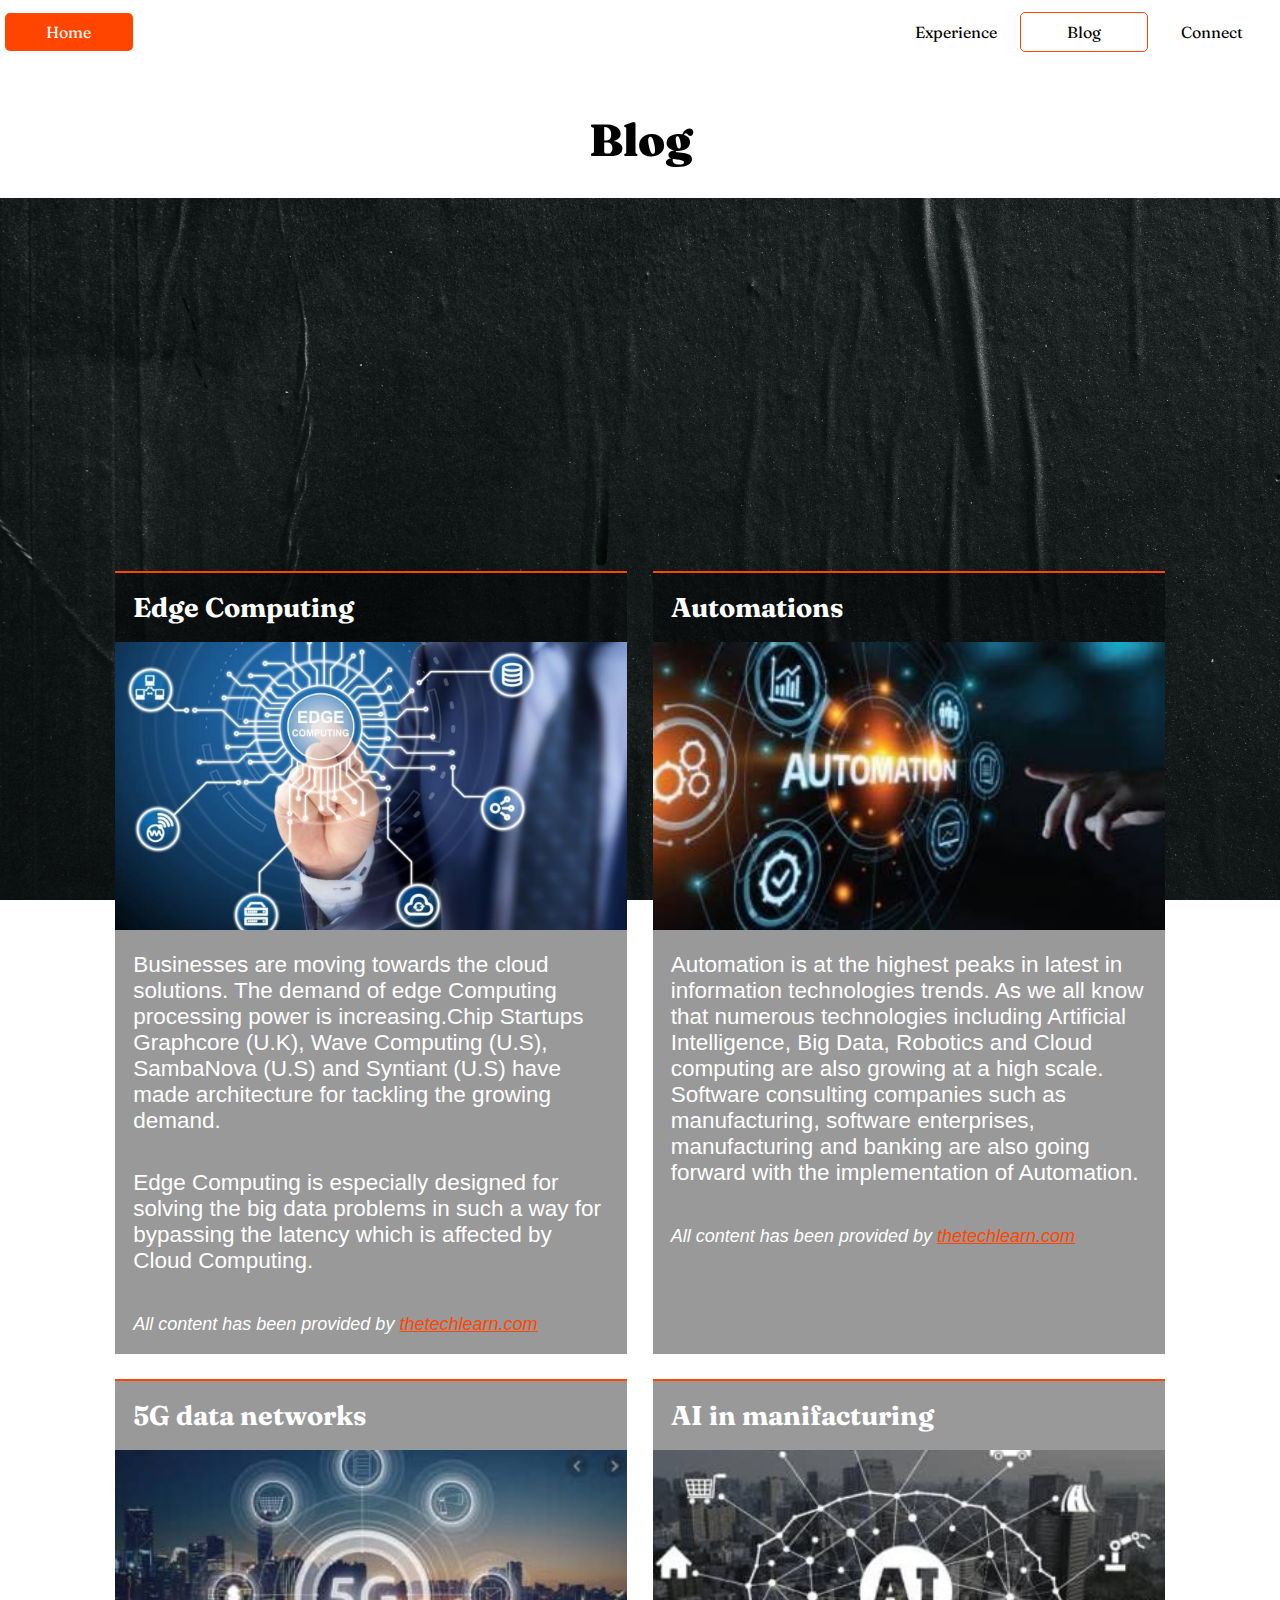
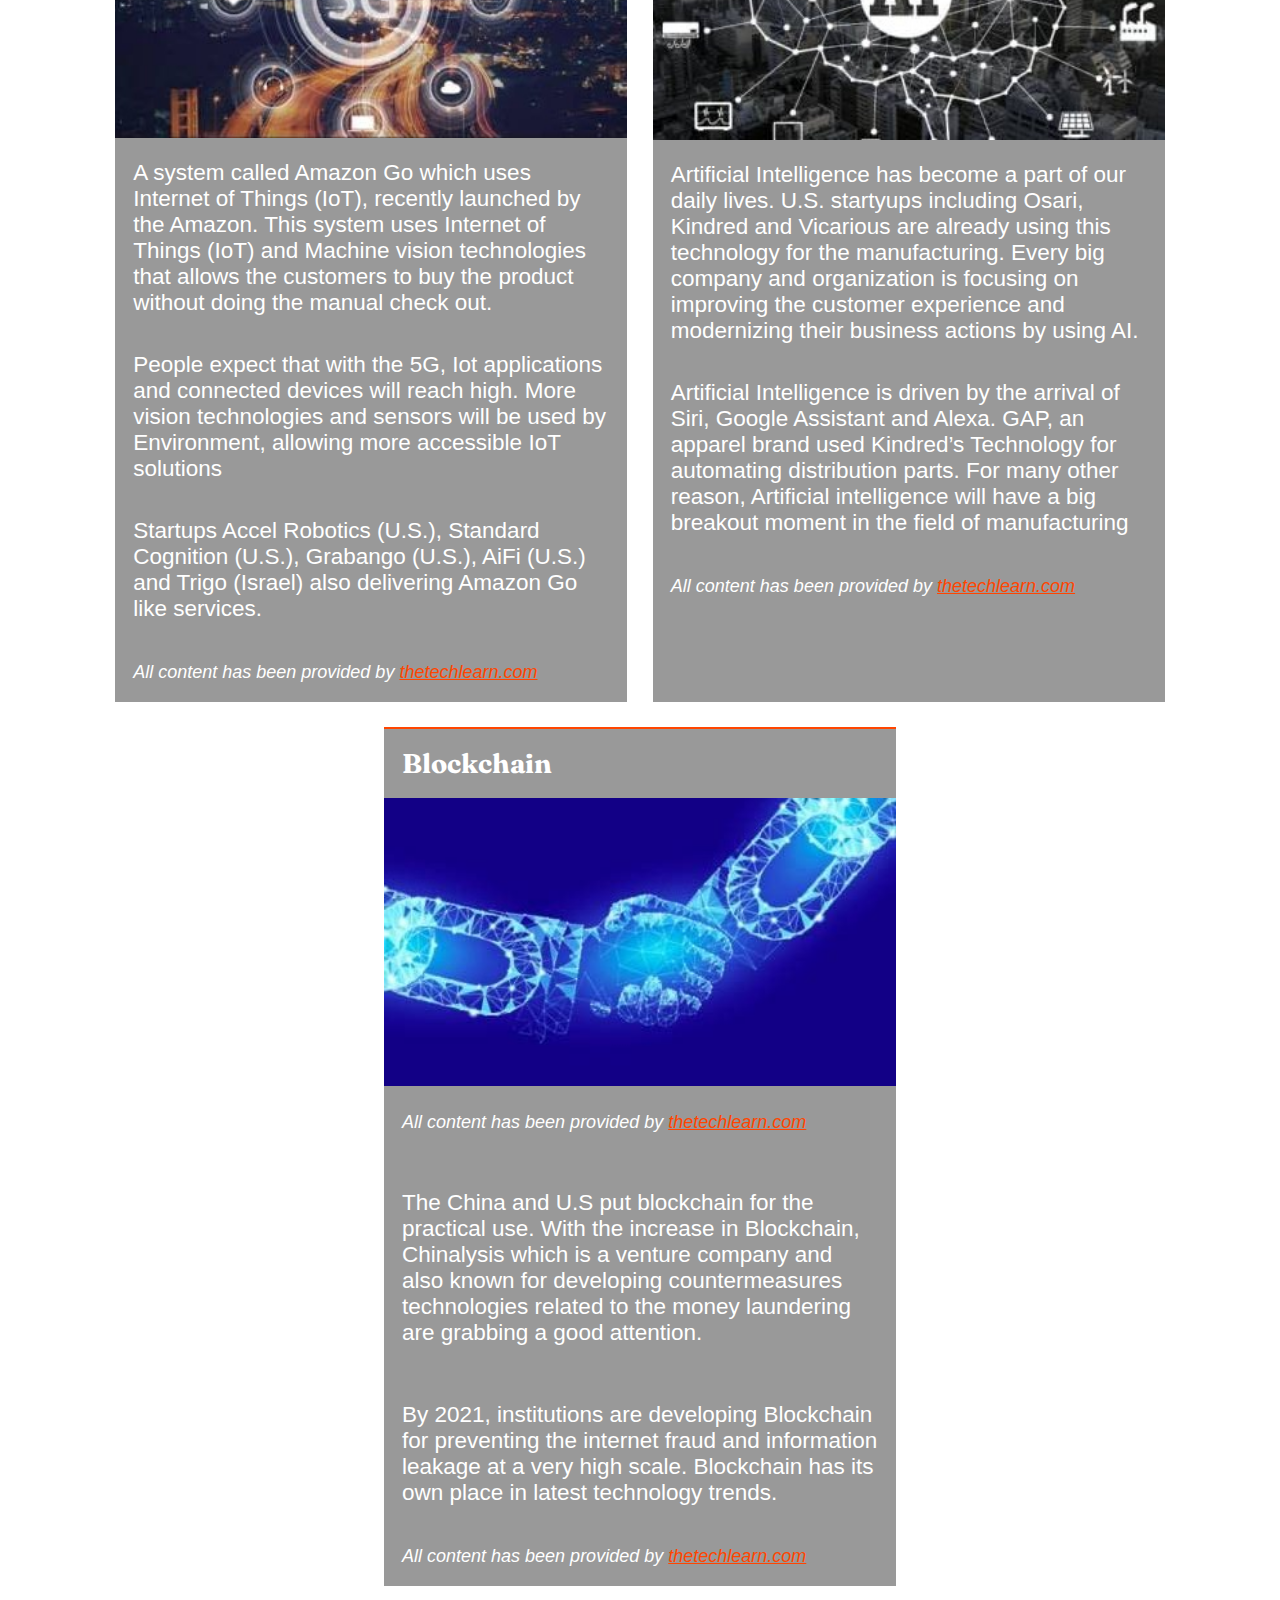
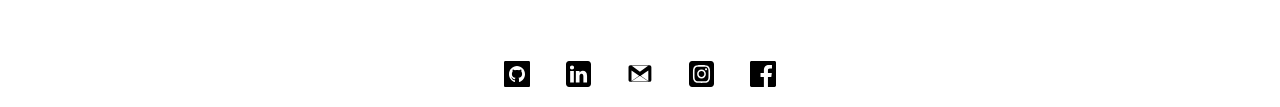
==== commit ad6fb194: "Browser blog completed" ====
--- a/blog.html
+++ b/blog.html
@@ -51,7 +51,8 @@
             <section class="blog" id="Edge_Computing">
                 <div>
                     <h2>Edge Computing</h2>
-                    <img src="images/Blog/edge_computing_mobile.jpg" alt="image of a edge computing visualization">
+                    <img class="mobile_img" src="images/Blog/edge_computing_mobile.jpg"
+                        alt="image of a edge computing visualization">
                     <p>
                         Businesses are moving towards the cloud solutions. The demand of edge Computing processing power
                         is
@@ -73,12 +74,15 @@
                 </div>
                 <img class="browser_img" src="images/Blog/edge_computing_browser.jpg"
                     alt="image of a edge computing visualization">
+
+
             </section>
 
             <section class="blog" id="Automation">
                 <div>
                     <h2>Automations</h2>
-                    <img src="images/Blog/automation_mobile.jpg" alt="image of a automation visualization">
+                    <img class="mobile_img" src="images/Blog/automation_mobile.jpg"
+                        alt="image of a automation visualization">
                     <p>
                         Automation is at the highest peaks in latest in information technologies trends. As we all know
                         that
@@ -103,7 +107,7 @@
             <section class="blog" id="5G_data_networks">
                 <div>
                     <h2>5G data networks</h2>
-                    <img class="moblile_img" src="images/Blog/5g_networks_mobile.jpg"
+                    <img class="mobile_img" src="images/Blog/5g_networks_mobile.jpg"
                         alt="image of an automation visualization">
 
 
@@ -138,7 +142,7 @@
             <section class="blog" id="AI_in_manifacturing">
                 <div>
                     <h2>AI in manifacturing</h2>
-                    <img class="moblile_img" src="images/Blog/AI_mobile.jpg" alt="image of an automation visualization">
+                    <img class="mobile_img" src="images/Blog/AI_mobile.jpg" alt="image of an automation visualization">
 
                     <p>
                         Artificial Intelligence has become a part of our daily lives. U.S. startyups including Osari,
@@ -169,7 +173,7 @@
             <section class="blog" id="Blockchain">
                 <div>
                     <h2>Blockchain</h2>
-                    <img class="moblile_img" src="images/Blog/Blockchain_mobile.jpg"
+                    <img class="mobile_img" src="images/Blog/Blockchain_mobile.jpg"
                         alt="image of a edge blockchain visualization">
                     <p>
                         <!-- Open thetechlearn.com link in a new tab. also preventing tabnabbing.  -->
--- a/style.css
+++ b/style.css
@@ -3,7 +3,7 @@
 body {
   font-family: 'Fraunces', serif;
   background-image: url("images/_Background/black_dropsheet.jpg");
-    background-size: 150vh;
+    background-size: 200vh;
     background-position: top;
     background-attachment: fixed;  
     height: 100vh;
@@ -83,6 +83,9 @@
 .blog .browser_img
 {
 display:none;
+}
+article{
+  
 }
 
 .blog{
@@ -311,6 +314,8 @@
       border: 1px solid orangered;
       border-radius: 5px;
      }
+
+}
 /*///////////////////BOTTOM NAV BAR SETTING////////////////*/
 .bottomnav a {
   margin: 2vh;
@@ -320,5 +325,57 @@
   .bottomnav img {
   width:2vw;
 }
-
-}
+@media screen and (min-width: 800px){
+/*////////////// Desktop blog content/////////////*/
+.blog .browser_img
+{
+  display: none;
+}
+.blog .mobile_img
+{
+  display: initial;
+}
+article{
+  display: flex;
+  flex-direction: row;
+  flex-wrap: wrap;
+  justify-content: center;
+  margin:5vh;
+ 
+
+}
+.blog{
+  width: 40VW;
+  background-color: rgba(0, 0, 0, 0.40);
+  color:white;
+  display: flex;
+  flex-direction: row;
+  justify-content: flex-start;
+  align-items: flex-start;  
+  margin: 1vw;
+  border-top:2px solid orangered;
+}
+
+.blog div img{
+  height: 100%;
+  width: 100%;
+    object-fit: fill;
+    }
+  }
+.blog h2{ 
+  padding: 2vh;
+  font-size: 3vh;
+}
+.blog p {
+  font-size:2.5vh;
+  padding: 2vh;
+  font-family: "Segoe UI", Helvetica, Arial, sans-serif;
+  }
+
+.blog p i {
+  font-size: 2vh;
+  font-family: "Segoe UI", Helvetica, Arial, sans-serif;
+}
+.blog i a {
+  color: orangered;
+}
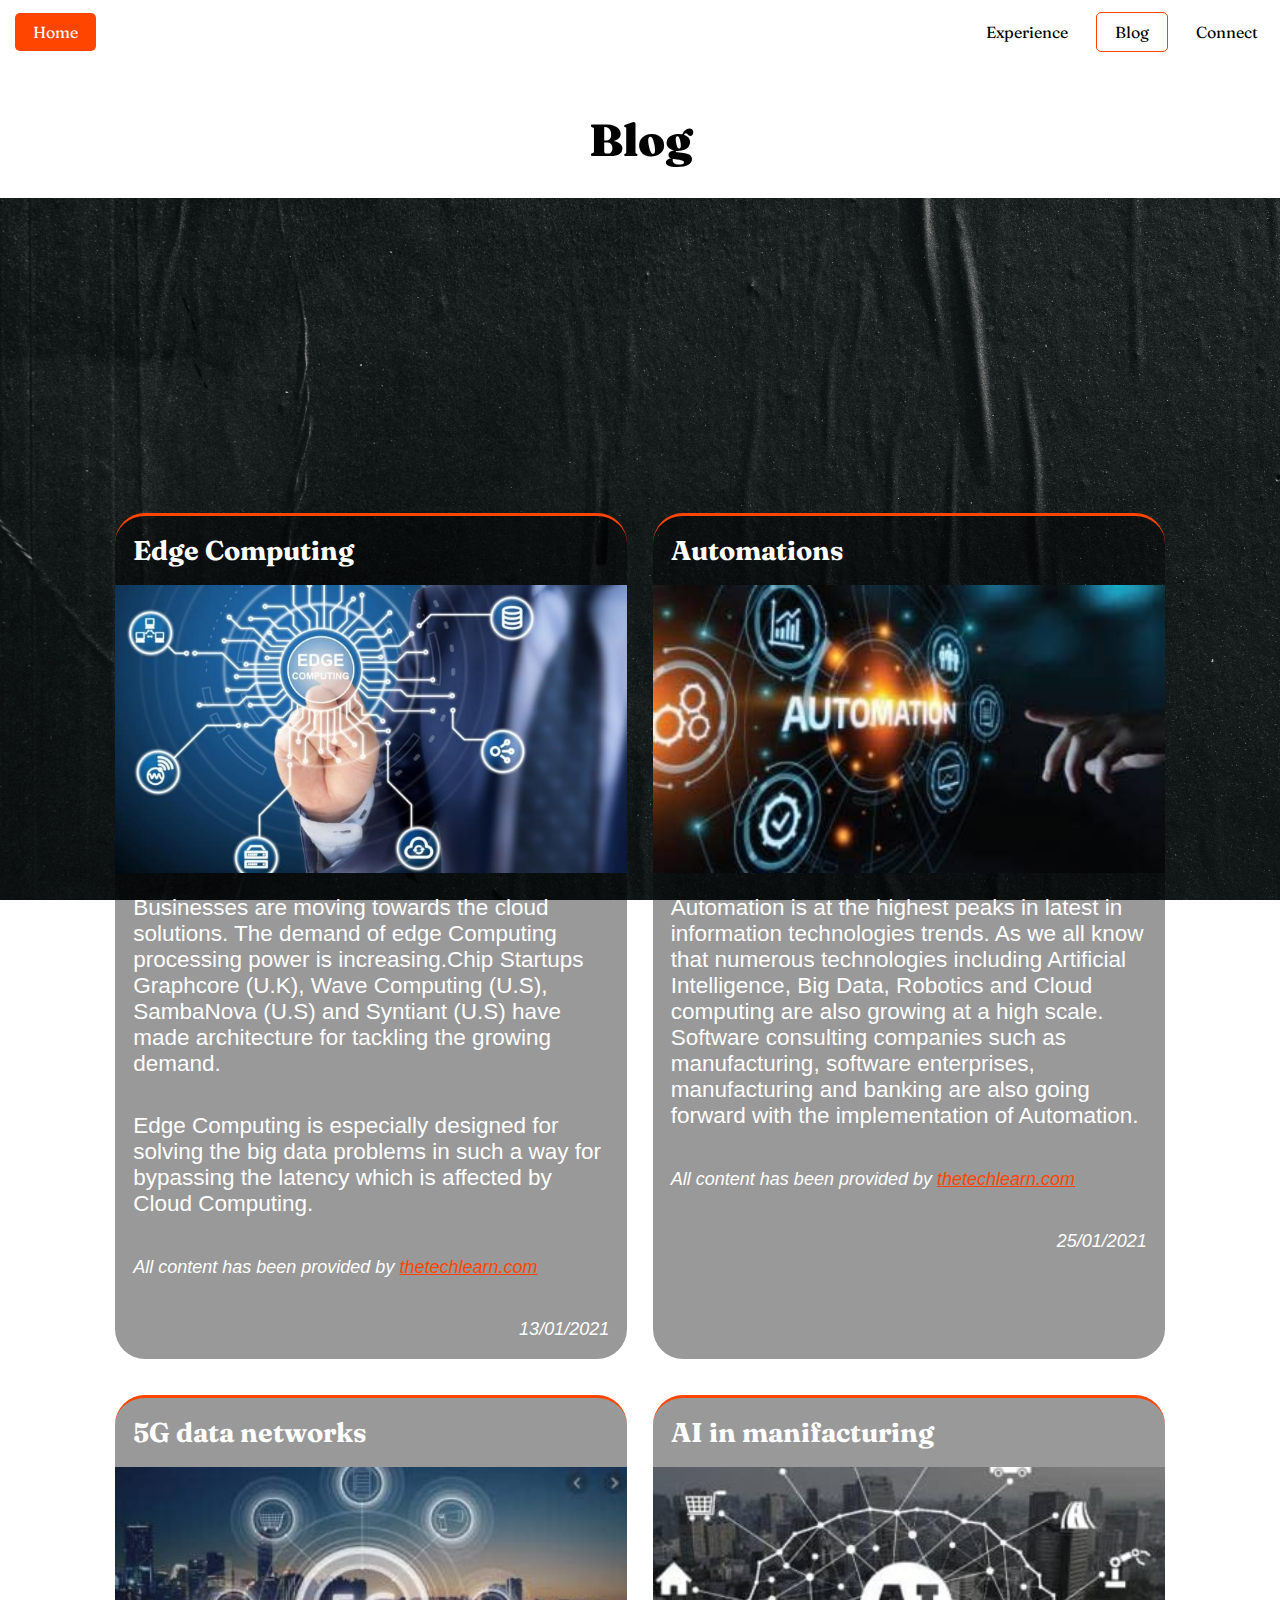
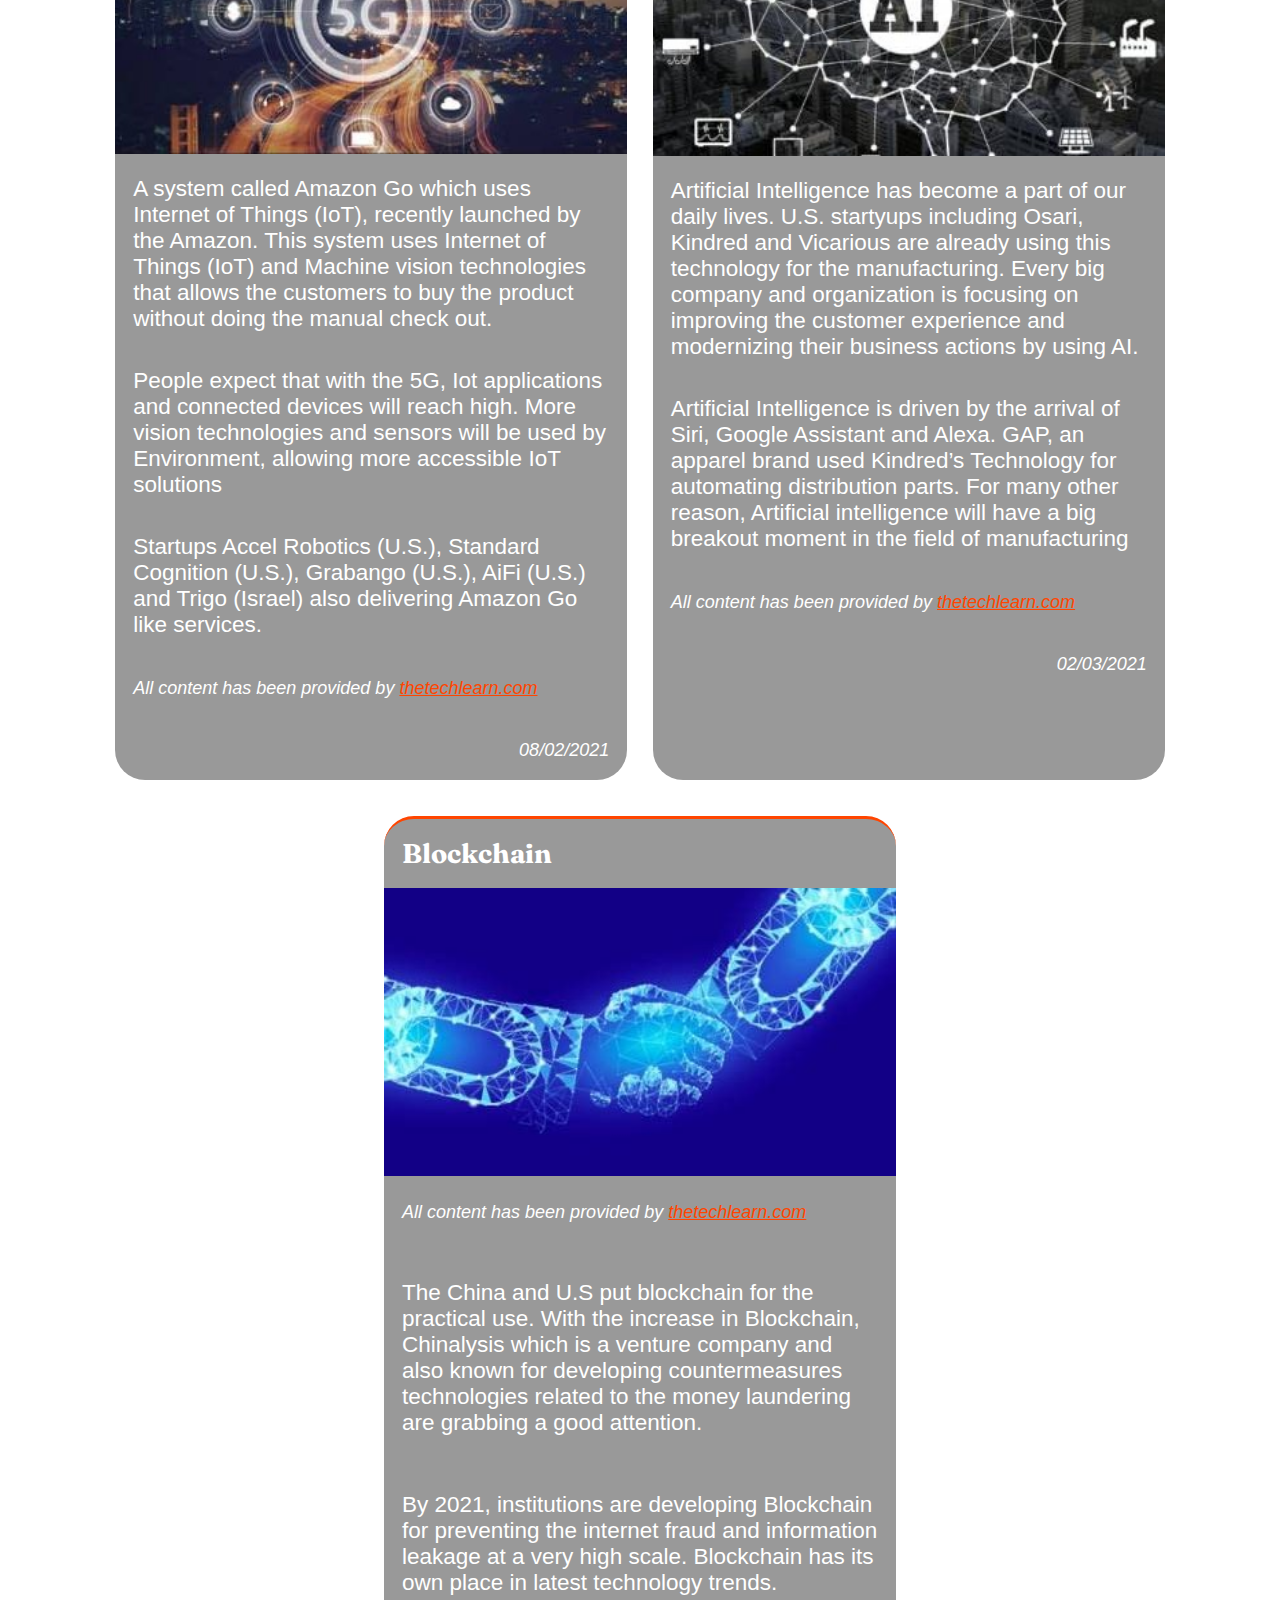
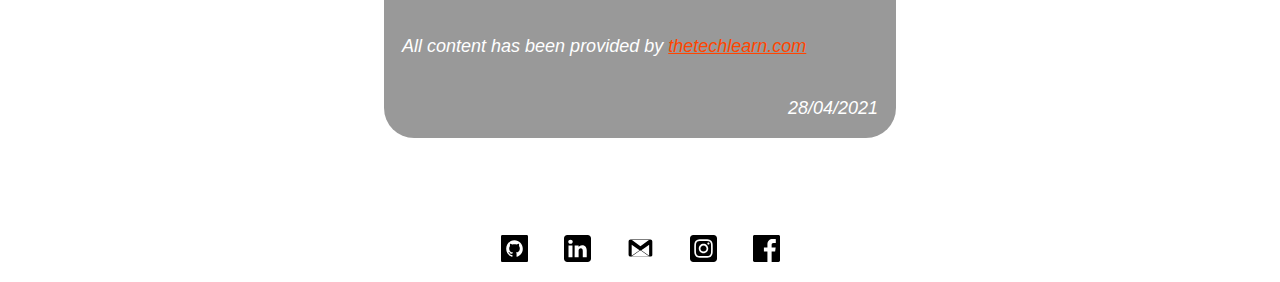
==== commit 3dd06047: "Experence layout draft" ====
--- a/blog.html
+++ b/blog.html
@@ -16,10 +16,12 @@
             <button class="button">&#9776;<i class="fa fa-caret-down"></i>
             </button>
             <div class="links">
-                <a href="index.html">About</a>
-                <a href="my_experience.html">Experience</a>
-                <a href="blog.html" class="active">Blog</a>
-                <a href="connect.html">Connect</a>
+                <ul>
+                    <li><a href="index.html">About</a></li>
+                    <li><a href="my_experience.html">Experience</a></li>
+                    <li><a href="blog.html" class="active">Blog</a></li>
+                    <li><a href="connect.html">Connect</a></li>
+                </ul>
             </div>
         </div>
     </nav>
@@ -71,11 +73,10 @@
                                 href="https://www.thetechlearn.com/latest-technology-trends/" target="_blank"
                                 rel="noopener noreferrer">thetechlearn.com </a></i>
                     </p>
-                </div>
-                <img class="browser_img" src="images/Blog/edge_computing_browser.jpg"
-                    alt="image of a edge computing visualization">
-
-
+                    <p id="date">
+                        <i>13/01/2021</i>
+                    </p>
+                </div>
             </section>
 
             <section class="blog" id="Automation">
@@ -99,9 +100,10 @@
                                 href="https://www.thetechlearn.com/latest-technology-trends/" target="_blank"
                                 rel="noopener noreferrer">thetechlearn.com </a></i>
                     </p>
-                </div>
-                <img class="browser_img" src="images/Blog/automation_browser.jpg"
-                    alt="image of an automation visualization">
+                    <p id="date">
+                        <i>25/01/2021</i>
+                    </p>
+                </div>
             </section>
 
             <section class="blog" id="5G_data_networks">
@@ -133,10 +135,10 @@
                                 href="https://www.thetechlearn.com/latest-technology-trends/" target="_blank"
                                 rel="noopener noreferrer">thetechlearn.com </a></i>
                     </p>
-                </div>
-                <img class="browser_img" src="images/Blog/5g_networks_browser_bw.jpg"
-                    alt="image of an automation visualization">
-
+                    <p id="date">
+                        <i>08/02/2021</i>
+                    </p>
+                </div>
             </section>
 
             <section class="blog" id="AI_in_manifacturing">
@@ -165,9 +167,10 @@
                                 href="https://www.thetechlearn.com/latest-technology-trends/" target="_blank"
                                 rel="noopener noreferrer">thetechlearn.com </a></i>
                     </p>
-                </div>
-                <img class="browser_img" src="images/Blog/AI_browser.jpg" alt="image of an automation visualization">
-
+                    <p id="date">
+                        <i>02/03/2021</i>
+                    </p>
+                </div>
             </section>
 
             <section class="blog" id="Blockchain">
@@ -203,20 +206,11 @@
                                 href="https://www.thetechlearn.com/latest-technology-trends/" target="_blank"
                                 rel="noopener noreferrer">thetechlearn.com </a></i>
                     </p>
-                </div>
-                <img class="browser_img" src="images/Blog/Blockchain_browser.jpg"
-                    alt="image of a blockchain visualization">
-            </section>
-
-
-
-
-
-
-
-
-
-
+                    <p id="date">
+                        <i>28/04/2021</i>
+                    </p>
+                </div>
+            </section>
         </article>
     </main>
 
--- a/style.css
+++ b/style.css
@@ -15,21 +15,18 @@
     box-sizing: border-box;
     } 
 
-header {
-  top: 5vh;
-  height: 50vh;
-}
-
 main{
   display:flex;
   flex-direction: column;
   justify-content: flex-start;
   align-items: center;
 }
-/* main img{
-  width: 400px;
-  max-width: 99%;
- } */
+
+/*///////////////////HEADER SETTINGS///////////////////*/
+header {
+  top: 5vh;
+  height: 50vh;
+}
 
 .scrolling_head {
   position: absolute;
@@ -78,15 +75,97 @@
 .header_clear .title_wrapper h1 {
     color: white;
   }
-
-/*////////////// mobile blog content/////////////*/
+  @media screen and (min-width: 700px){
+    header {
+      height: 57vh;
+    }    
+    .header_white {
+          background: white;
+          /* the top title to start under navigation bar */
+          top: 7vh;  
+        }
+      
+        .header_clear {
+              /* the bottom title to start under navigation bar + top title */
+            top: 22vh;
+            /* = header height - scrolling head height */
+            height: 35vh;
+          }
+        
+        .title_wrapper {
+            position: fixed;
+            margin: auto;
+            width: 100%;
+              /* the top title to start under navigation bar */
+            top: 8vh;
+        }
+      }
+/*///////////////////// MY EXPERIENCE CONTENT ///////////////////////*/
+.my_experience{
+  display: flex; 
+  flex-direction: row;
+  flex-wrap: wrap;
+  justify-content: center;
+  align-items: stretch;
+  margin:0vh 5vw 5vh 5vw;
+}
+
+.coding {
+  background-color: rgba(0, 0, 0, 0.40);
+  color:white;
+  display: flex;
+  flex-direction: row;
+  flex-wrap: wrap;
+  justify-content: space-around;
+  margin-bottom: 20vh;
+  border-top: 3px solid orangered;
+  border-radius: 30px;
+  
+}
+.coding div {
+  max-width: 20vw;
+  min-width: 300px;
+  }
+
+.coding div h2{
+  text-align: center;
+  }
+
+.coding div img{
+  display: block;
+  margin-left: auto;
+  margin-right: auto; 
+  height: 150px;
+  }
+
+.coding h2{ 
+  padding: 2vh;
+  font-size: 3vh;
+}
+.coding p {
+  font-size:2.5vh;
+  padding: 2vh;
+  font-family: "Segoe UI", Helvetica, Arial, sans-serif;
+  }
+
+.coding p i {
+  font-size: 2vh;
+  font-family: "Segoe UI", Helvetica, Arial, sans-serif;
+}
+.coding i a {
+  color: orangered;
+}
+
+
+
+
+
+/*///////////////////// BLOG CONTENT ///////////////////////*/
 .blog .browser_img
 {
 display:none;
 }
-article{
-  
-}
+
 
 .blog{
   width: 100vw;
@@ -101,11 +180,6 @@
   border-top:2px solid orangered;
 }
 
-/* .blog div{
-  padding: 2vh ;
-   }
-*/
-
 .blog div img{
 height: 100%;
 width: 100%;
@@ -128,16 +202,49 @@
 .blog i a {
   color: orangered;
 }
-
-
-
-
-
+.blog #date{
+  text-align: end;
+}
+
+@media screen and (min-width: 700px){
+  .blog .browser_img
+  {
+    display: none;
+  }
+
+  article{
+    display: flex;
+    flex-direction: row;
+    flex-wrap: wrap;
+    justify-content: center;
+    align-items: stretch;
+    margin:0vh 5vw 5vh 5vw;
+    
+
+  }
+  .blog{
+    width: 85vw;
+    flex-direction: row;
+    justify-content: flex-start;
+    align-items: flex-start;  
+    margin: 0vh 1vw 4vh 1vw;
+    border-top: 3px solid orangered;
+    border-radius: 30px;
+  }
+}
+
+@media screen and (min-width: 1100px){ 
+  .blog{
+    width: 40vw;
+  }
+}
+
+
+/*///////////////////TOP NAV BAR SETTING///////////////////*/
 /* hides the browser top navigation bar when in mobile */
 .topnav {
   display: none;
 }
-
 
 .mobile_navbar {
     z-index: 1;
@@ -175,8 +282,13 @@
     background-color:orangered;
     transition: all ease .5s;
   }
-  
-  
+
+  .dropdown:hover .links {
+    display: flex;
+    flex-direction: column;
+    justify-content: center;
+  }
+    
   .links {
       /* Hides dropdown menu */
     display: none; 
@@ -202,75 +314,12 @@
     color:orangered;
     transition: all ease .5s;
    }
-  
-   footer{
-     margin-top: auto;
-   }
-  .dropdown:hover .links {
-    display: flex;
-    flex-direction: column;
-    justify-content: center;
-  }
-
-  .bottomnav {
-    width: 100%;
-    bottom: 0;
-    left: 0;
-    background-color:white;
-    overflow: hidden;
-    height: 7vh;
-    padding: .5vh;
-    display: flex;
-    flex-direction: row;
-    justify-content: center;
-    align-items: center;
-  }
-  
-  /* Style the links inside the navigation bar */
-  .bottomnav a {
-    margin: 3vw;
-    width: 7vw;
-    }
-
-    .bottomnav img {
-    width:7vw;
-  }
-  .bottomnav a:hover {
-    align-self: flex-end;     
-  }
-
-
-  @media screen and (min-width: 600px){
-
-/*///////////////////HEADER SETTINGS///////////////////*/
-header {
-  height: 57vh;
-}    
-.header_white {
-      background: white;
-      /* the top title to start under navigation bar */
-      top: 7vh;  
-    }
-  
-    .header_clear {
-          /* the bottom title to start under navigation bar + top title */
-        top: 22vh;
-        /* = header height - scrolling head height */
-        height: 35vh;
-      }
-    
-    .title_wrapper {
-        position: fixed;
-        margin: auto;
-        width: 100%;
-          /* the top title to start under navigation bar */
-        top: 8vh;
-    }    
-/*///////////////////TOP NAV BAR SETTING///////////////////*/
+
+   @media screen and (min-width: 600px){
+
     .mobile_navbar{ 
       display: none;}
-
-
+      
     .topnav {
       display: initial;
       z-index: 1;
@@ -287,23 +336,23 @@
       justify-content: flex-end;
       align-items: center;
     }
-    .topnav :nth-child(1) {
-    margin-right: auto;
-    color: white;
-    background-color:orangered;
-    border-radius: 5px;
-    width: 0;
+      .topnav :nth-child(1) {
+      margin-right: auto;
+      color: white;
+      background-color:orangered;
+      border-radius: 5px;
     }
-    
+      
     /* Style the links inside the navigation bar */
     .topnav a {
       color: black;
       text-align: center;
       padding: 1vh 2vh;
       text-decoration: none;
-      min-width: 10vw;
-     }
-
+      margin-left: 10px;    
+      max-width: 150px;
+      }
+  
     .topnav a:hover {
       color: white;
       background-color:orangered;
@@ -313,69 +362,57 @@
     .topnav a.active {
       border: 1px solid orangered;
       border-radius: 5px;
-     }
-
-}
-/*///////////////////BOTTOM NAV BAR SETTING////////////////*/
-.bottomnav a {
-  margin: 2vh;
-  width: 2vw;
-  }
-
-  .bottomnav img {
-  width:2vw;
-}
-@media screen and (min-width: 800px){
-/*////////////// Desktop blog content/////////////*/
-.blog .browser_img
-{
-  display: none;
-}
-.blog .mobile_img
-{
-  display: initial;
-}
-article{
-  display: flex;
-  flex-direction: row;
-  flex-wrap: wrap;
-  justify-content: center;
-  margin:5vh;
- 
-
-}
-.blog{
-  width: 40VW;
-  background-color: rgba(0, 0, 0, 0.40);
-  color:white;
-  display: flex;
-  flex-direction: row;
-  justify-content: flex-start;
-  align-items: flex-start;  
-  margin: 1vw;
-  border-top:2px solid orangered;
-}
-
-.blog div img{
-  height: 100%;
-  width: 100%;
-    object-fit: fill;
+      }
+  
+  }
+  
+  /*///////////////////BOTTOM NAV BAR SETTING////////////////*/
+  .bottomnav {
+    width: 100%;
+    bottom: 0;
+    left: 0;
+    background-color:white;
+    overflow: hidden;
+    height: 7vh;
+    padding: .5vh;
+    display: flex;
+    flex-direction: row;
+    justify-content: center;
+    align-items: center;
+  }
+  
+  /* Style the links inside the navigation bar */
+  .bottomnav a {
+    margin: 3vw;
+    width: 7vw;
     }
-  }
-.blog h2{ 
-  padding: 2vh;
-  font-size: 3vh;
-}
-.blog p {
-  font-size:2.5vh;
-  padding: 2vh;
-  font-family: "Segoe UI", Helvetica, Arial, sans-serif;
-  }
-
-.blog p i {
-  font-size: 2vh;
-  font-family: "Segoe UI", Helvetica, Arial, sans-serif;
-}
-.blog i a {
-  color: orangered;
-}
+
+    .bottomnav img {
+    width:7vw;
+  }
+  .bottomnav a:hover {
+    align-self: flex-end;     
+  }
+
+  @media screen and (min-width: 700px){
+
+    .bottomnav a {
+      margin: 3vh;
+      width: 4vw;
+      }
+    
+      .bottomnav img {
+      width:4vw;
+      }
+    }
+  @media screen and (min-width: 1100px){
+
+    .bottomnav a {
+      margin: 2vh;
+      width: 3vh;
+      }
+
+      .bottomnav img {
+      width:3vh;
+      }
+    }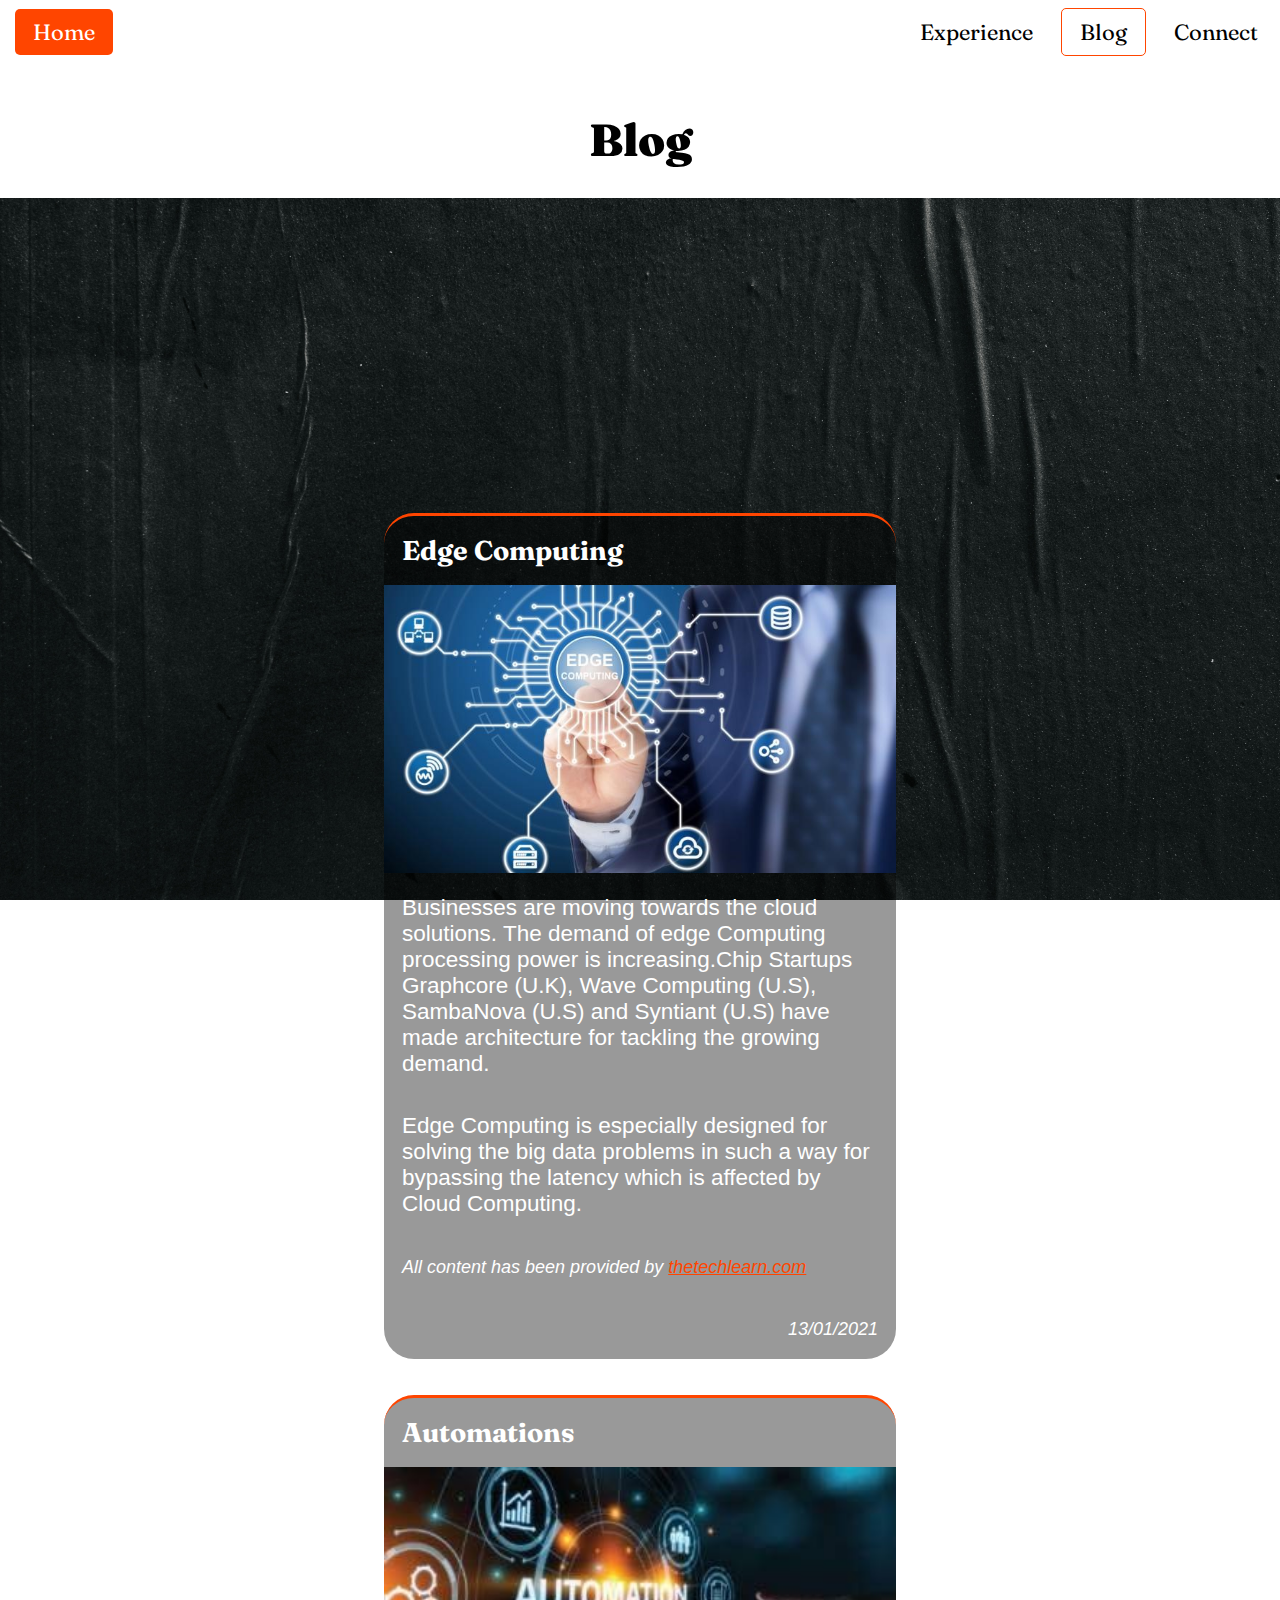
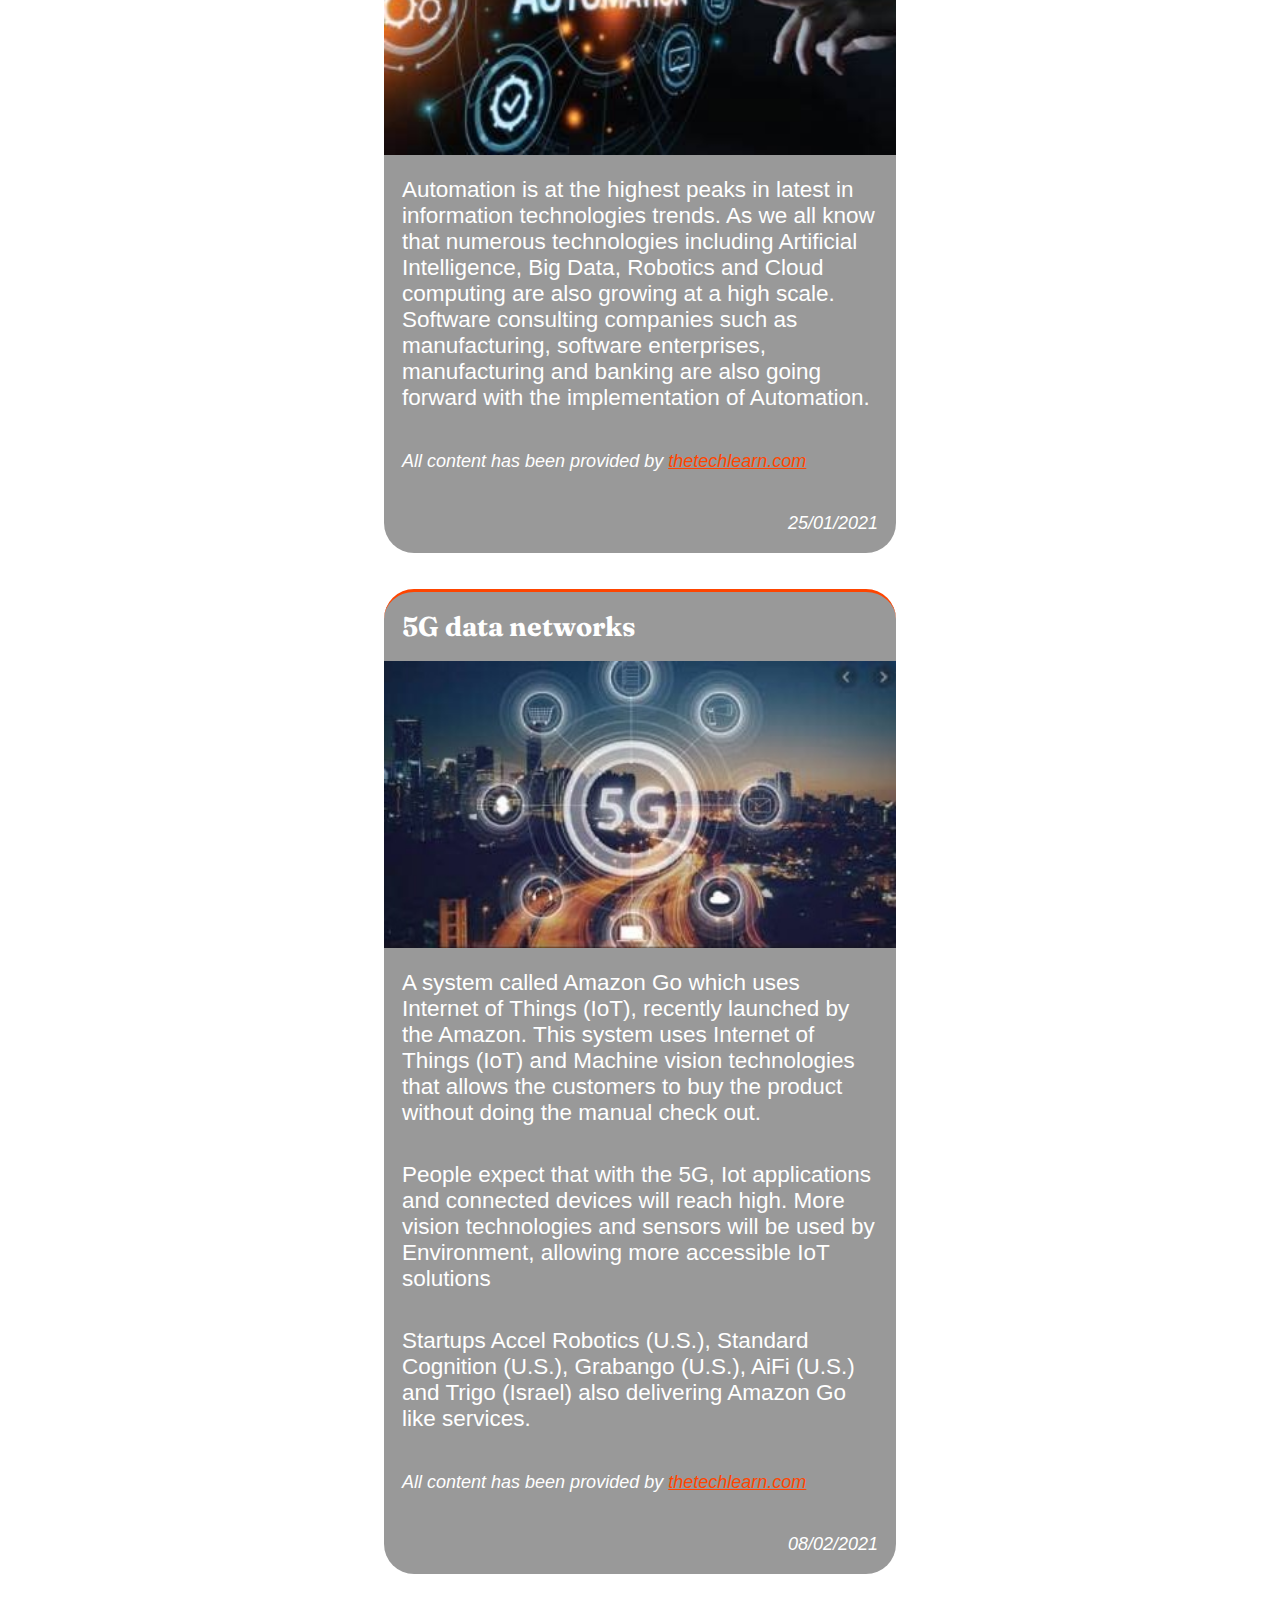
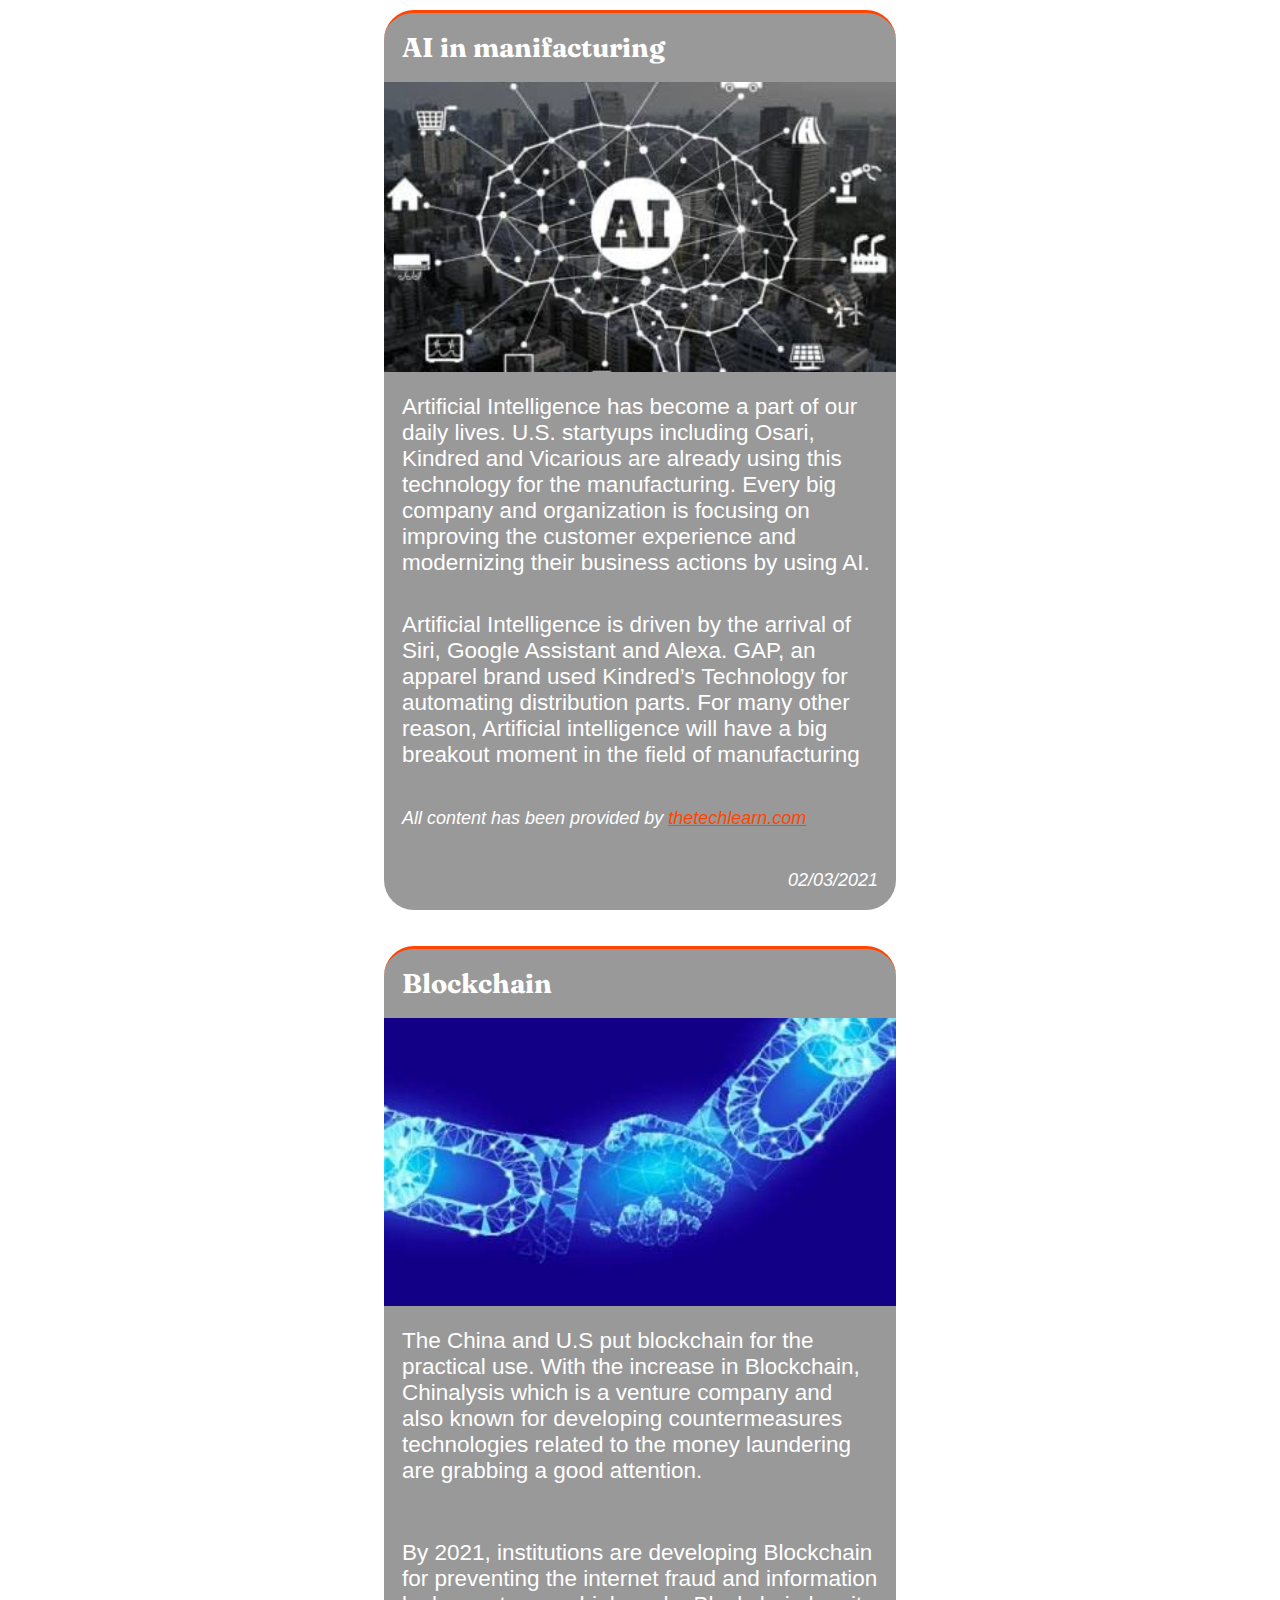
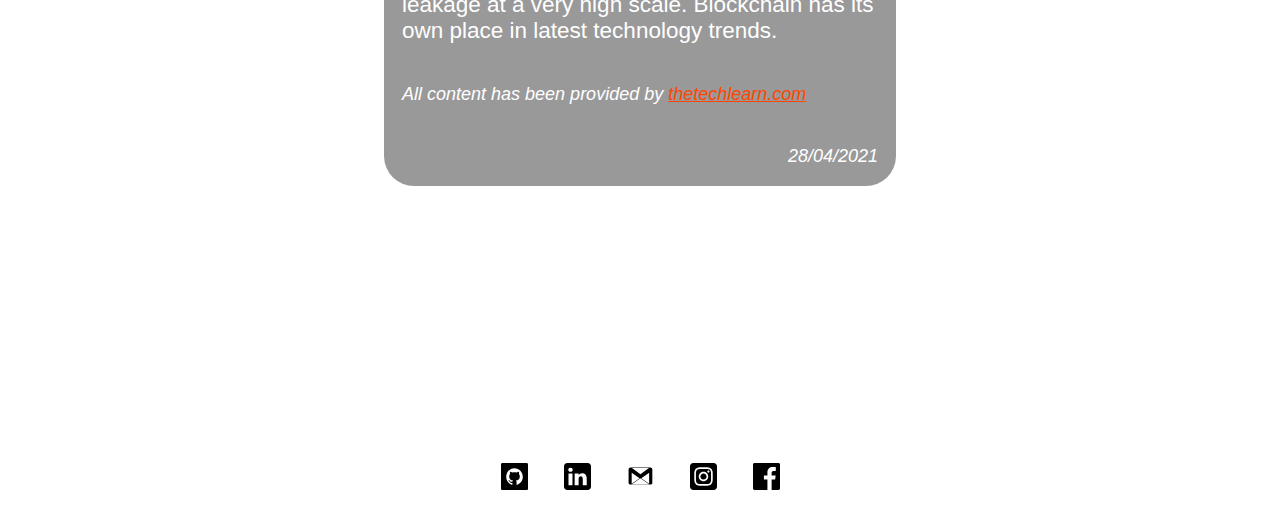
==== commit 3721e0b0: "changed borders on blog page to matchthe others" ====
--- a/blog.html
+++ b/blog.html
@@ -47,9 +47,8 @@
             </div>
         </div>
     </header>
-    <main>
+    <main class="blog_page">
         <article>
-
             <section class="blog" id="Edge_Computing">
                 <div>
                     <h2>Edge Computing</h2>
@@ -178,12 +177,6 @@
                     <h2>Blockchain</h2>
                     <img class="mobile_img" src="images/Blog/Blockchain_mobile.jpg"
                         alt="image of a edge blockchain visualization">
-                    <p>
-                        <!-- Open thetechlearn.com link in a new tab. also preventing tabnabbing.  -->
-                        <i>All content has been provided by <a
-                                href="https://www.thetechlearn.com/latest-technology-trends/" target="_blank"
-                                rel="noopener noreferrer">thetechlearn.com </a></i>
-                    </p>
                     <br>
                     <p>
                         The China and U.S put blockchain for the practical use. With the increase in Blockchain,
--- a/style.css
+++ b/style.css
@@ -101,75 +101,82 @@
         }
       }
 /*///////////////////// MY EXPERIENCE CONTENT ///////////////////////*/
-.my_experience{
-  display: flex; 
-  flex-direction: row;
-  flex-wrap: wrap;
+  .my_experience{
+    display: flex; 
+    flex-direction: column;
+    flex-wrap: wrap;
+    justify-content: center;
+    align-items: stretch;
+    margin:0vh 5vw 20vh 5vw;
+    color: white;
+    
+  }
+
+  .coding {
+    background-color: rgba(0, 0, 0, 0.40);
+    display: flex;
+    flex-direction: row;
+    flex-wrap: wrap;
+    justify-content: center;    
+    margin-bottom: 5vh;
+    border-top: 3px solid orangered;
+    border-radius: 30px;    
+    }
+
+  .pastcareer{ 
+    background-color: rgba(0, 0, 0, 0.40);
+    margin-bottom: 5vh;
+    border-top: 3px solid orangered;
+    border-radius: 30px;
+   }
+   
+  .coding div {
+    max-width: 22vw;
+    min-width: 300px;
+    margin-bottom: 10vh;
+    }
+
+   .my_experience h2{
+    text-align: center;
+    }
+
+  .coding div img{
+    display: block;
+    margin-left: auto;
+    margin-right: auto; 
+    height: 150px;
+    }
+
+  .my_experience h2{ 
+    padding: 10px;
+    font-size: 3vh;
+  }
+  .my_experience p {
+    font-size:2.5vh;
+    padding: 2vw;
+    font-family: "Segoe UI", Helvetica, Arial, sans-serif;
+    }
+
+  .my_experience p a {
+    color: orangered;
+  }
+
+
+
+
+/*///////////////////// BLOG CONTENT ///////////////////////*/
+.blog_page{
+  display: flex;
+  flex-direction: column;
   justify-content: center;
-  align-items: stretch;
-  margin:0vh 5vw 5vh 5vw;
-}
-
-.coding {
-  background-color: rgba(0, 0, 0, 0.40);
-  color:white;
-  display: flex;
-  flex-direction: row;
-  flex-wrap: wrap;
-  justify-content: space-around;
-  margin-bottom: 20vh;
-  border-top: 3px solid orangered;
-  border-radius: 30px;
-  
-}
-.coding div {
-  max-width: 20vw;
-  min-width: 300px;
-  }
-
-.coding div h2{
-  text-align: center;
-  }
-
-.coding div img{
-  display: block;
-  margin-left: auto;
-  margin-right: auto; 
-  height: 150px;
-  }
-
-.coding h2{ 
-  padding: 2vh;
-  font-size: 3vh;
-}
-.coding p {
-  font-size:2.5vh;
-  padding: 2vh;
-  font-family: "Segoe UI", Helvetica, Arial, sans-serif;
-  }
-
-.coding p i {
-  font-size: 2vh;
-  font-family: "Segoe UI", Helvetica, Arial, sans-serif;
-}
-.coding i a {
-  color: orangered;
-}
-
-
-
-
-
-/*///////////////////// BLOG CONTENT ///////////////////////*/
-.blog .browser_img
-{
-display:none;
-}
-
+  align-items: center;
+  margin:0vh 5vw 20vh 5vw;
+ color: white;
+
+}
 
 .blog{
-  width: 100vw;
-  max-width: 800px;
+
   background-color: rgba(0, 0, 0, 0.40);
   color:white;
   display: flex;
@@ -177,7 +184,8 @@
   justify-content: flex-start;
   align-items: center;
   margin-bottom: 20vh;
-  border-top:2px solid orangered;
+  border-top: 3px solid orangered;
+  border-radius: 30px;
 }
 
 .blog div img{
@@ -239,6 +247,151 @@
   }
 }
 
+/*///////////////////Connect///////////////////*/
+
+.connect{
+  display: flex;
+   flex-direction: column;
+   justify-content: center;
+   align-items: center;
+   margin:0vh 5vw 20vh 5vw;
+  color: white;    
+}
+
+.bussinesscard {
+  background-color:  rgba(0, 0, 0, 0.40);
+  border-top: 3px solid orangered;
+  border-radius: 30px;
+  padding: 10px; 
+  max-width: 350px;
+  display: flex;
+  flex-direction: column-reverse;
+
+
+    }
+  .connect .bussinesscard .profile_pic{
+    display: flex;
+    align-items: center;
+    border-radius: 30px;
+    padding-bottom: 20px;
+      
+  }
+  .connect .bussinesscard .contact_links{
+    display: flex;
+    flex-direction: column;
+    flex-wrap: nowrap;
+    justify-content: flex-end;
+    align-items: flex-start;
+    align-items: flex-end;
+    text-align: center;
+    padding: 40px 0 40px 0; 
+  }
+  .connect .bussinesscard .profile_pic img {
+     border-radius: 30px;
+     height: 100%;
+     width: 100%;
+    object-fit: fill;
+   }
+  
+  .connect .bussinesscard .contact_links p a:hover{
+    color: orangered;
+    padding: 0px 5px 10px 5px;
+    transition: .5s;
+
+  }
+  .connect .bussinesscard .contact_links p{
+    display: flex;
+    flex-direction: row;
+    flex-wrap: nowrap;
+    justify-content: flex-end;
+
+
+  }
+
+  .connect .bussinesscard .contact_links p a{
+    color: white;
+    font-family: "Segoe UI", Helvetica, Arial, sans-serif;
+    text-decoration: none;
+    font-size: 20px;
+    padding: 5px;
+    }
+
+.connect .bussinesscard .contact_links img{
+  width: 30px;
+  display: block;
+  margin-left: auto;
+  margin-right: auto;
+}
+
+
+
+@media screen and (min-width: 700px){
+  
+.connect{
+  display: flex; 
+  flex-direction: column;
+   justify-content: center;
+   align-items: center;
+   margin:0vh 5vw 20vh 5vw;
+  color: white;    
+}
+
+.bussinesscard {
+  background-color:  rgba(0, 0, 0, 0.40);
+  border-top: 3px solid orangered;
+  border-radius: 30px;
+  padding: 10px;
+  display: flex;
+  flex-direction: row;
+  justify-content: space-between;
+  max-width: 800px;
+  width: 90vw;
+
+  }
+  .connect .bussinesscard .profile_pic{
+    display: flex;
+    align-items: center;
+    margin-bottom: 0;
+  }
+  .connect .bussinesscard .contact_links{
+    display: flex;
+    justify-content: space-around;
+    padding: 0;
+  }
+    
+  .connect .bussinesscard .contact_links p{
+    display: flex;
+    flex-direction: row;
+    justify-content: flex-end; 
+  }
+  .connect .bussinesscard .contact_links p a:hover{
+    color: orangered;
+    padding: 0px 5px 10px 5px;
+    transition: .5s;
+
+  }
+
+
+  .connect .bussinesscard .contact_links p a{
+    color: white;
+    font-family: "Segoe UI", Helvetica, Arial, sans-serif;
+    text-decoration: none;
+    font-size: 3vh;
+    padding: 5px;
+    }
+
+.connect .bussinesscard .contact_links img{
+  width: 30px;
+  display: block;
+  margin-left: auto;
+  margin-right: auto;
+}
+
+.connect .bussinesscard .profile_pic img {
+ max-width: 250px;
+  border-radius: 30px;
+}
+}
 
 /*///////////////////TOP NAV BAR SETTING///////////////////*/
 /* hides the browser top navigation bar when in mobile */
@@ -346,11 +499,13 @@
     /* Style the links inside the navigation bar */
     .topnav a {
       color: black;
+      font-size: 22px;
       text-align: center;
       padding: 1vh 2vh;
       text-decoration: none;
       margin-left: 10px;    
       max-width: 150px;
+      
       }
   
     .topnav a:hover {
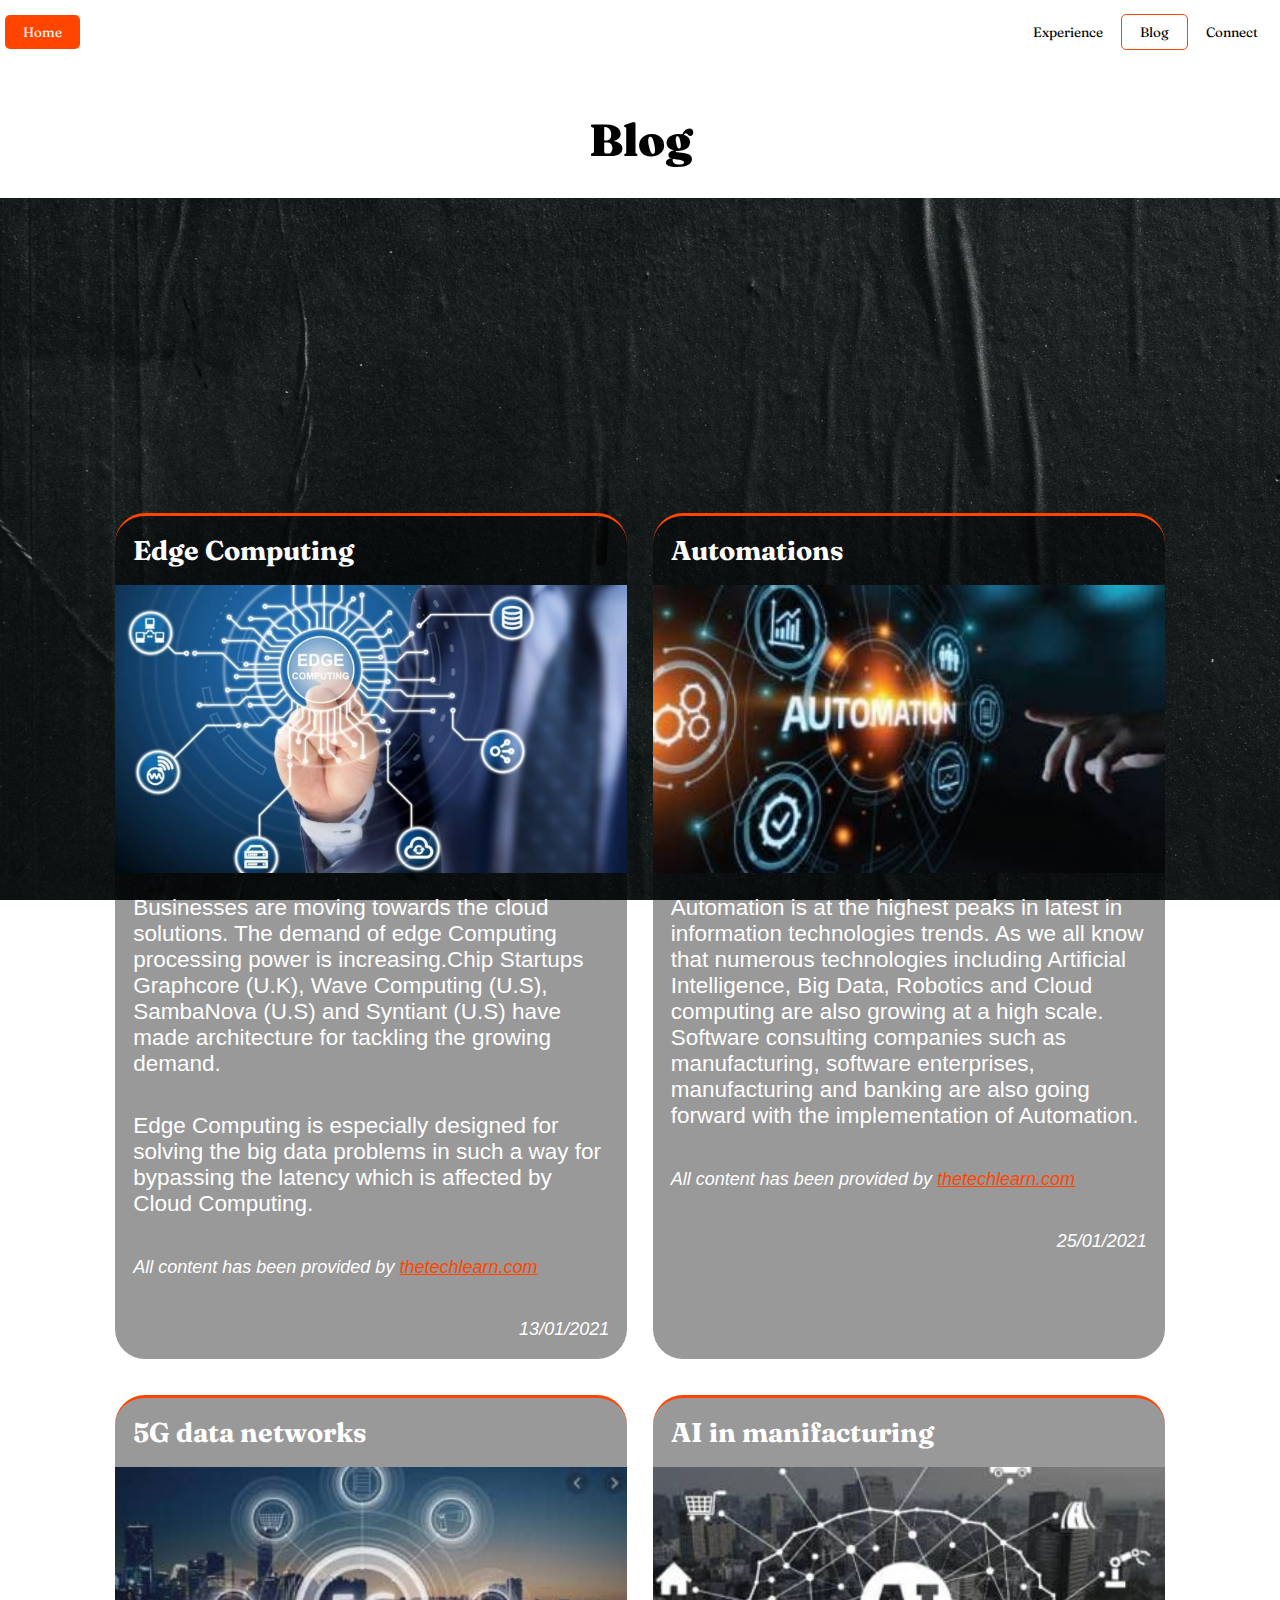
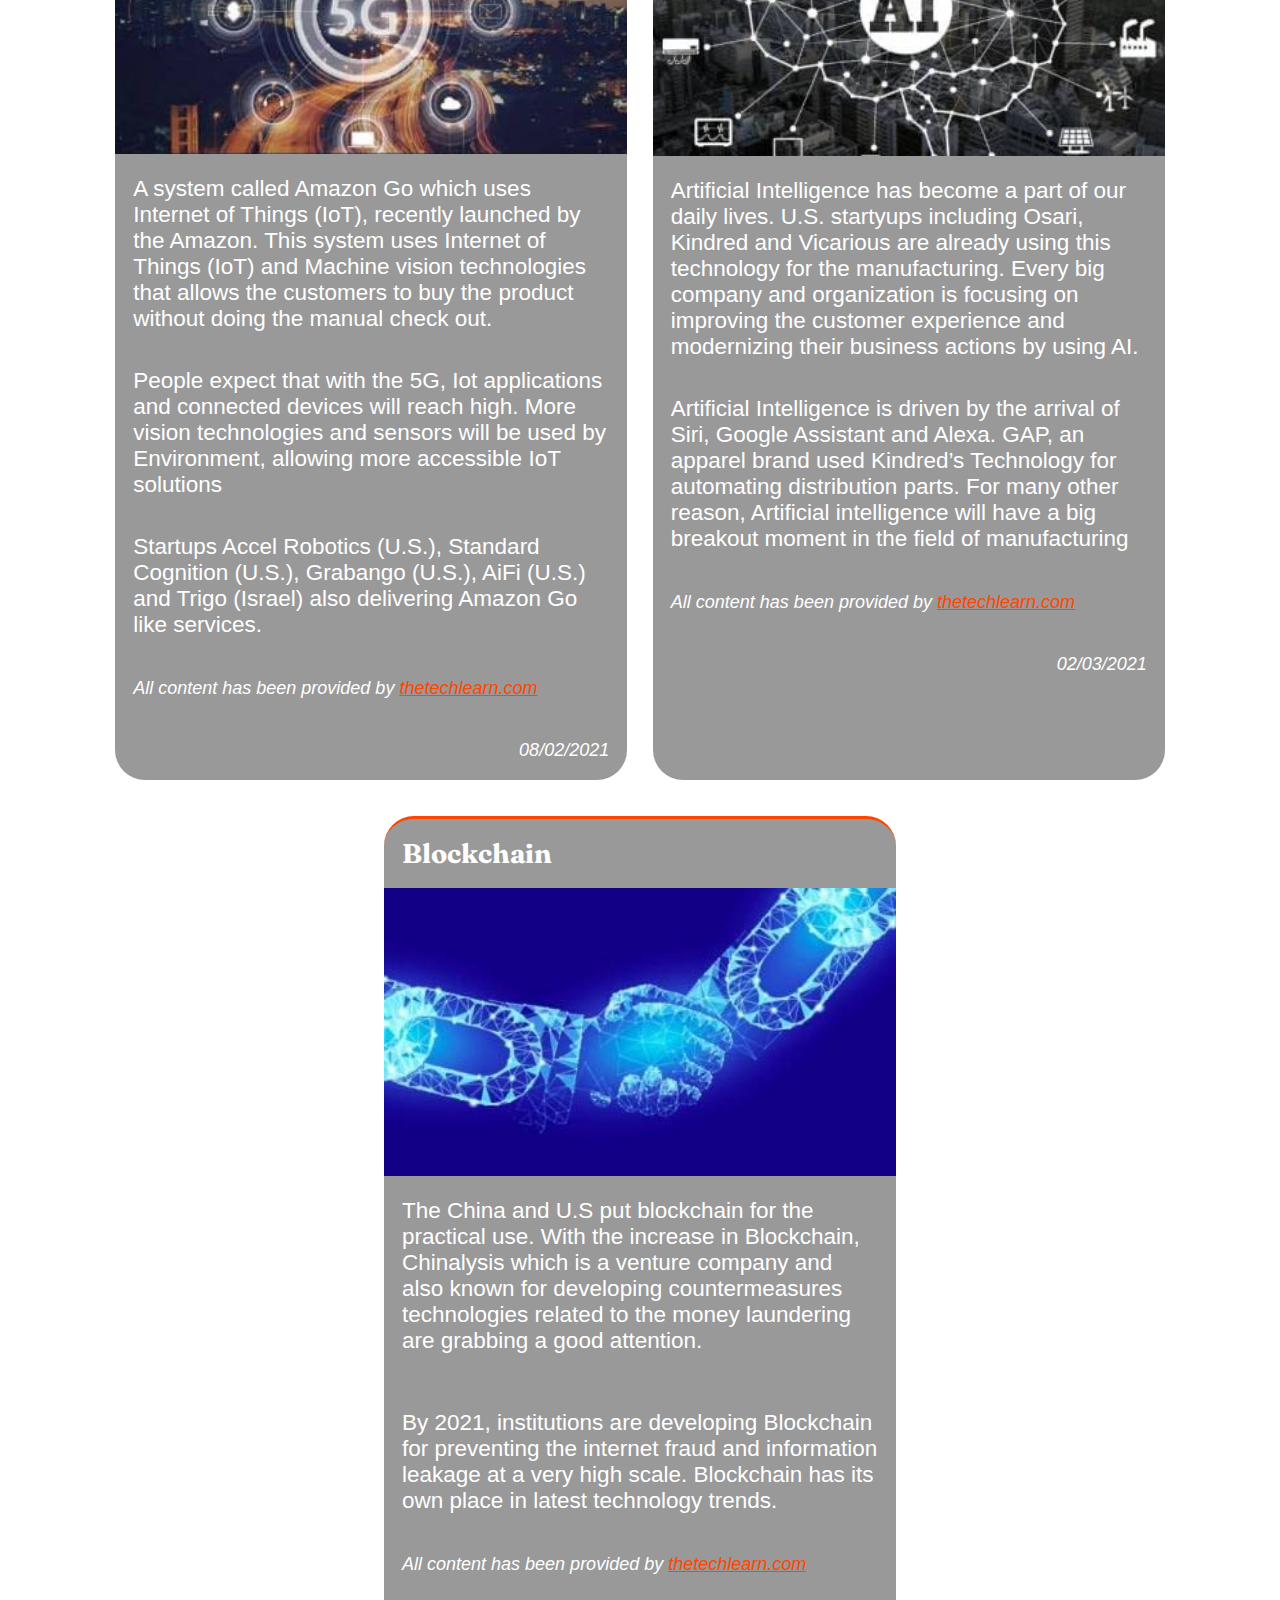
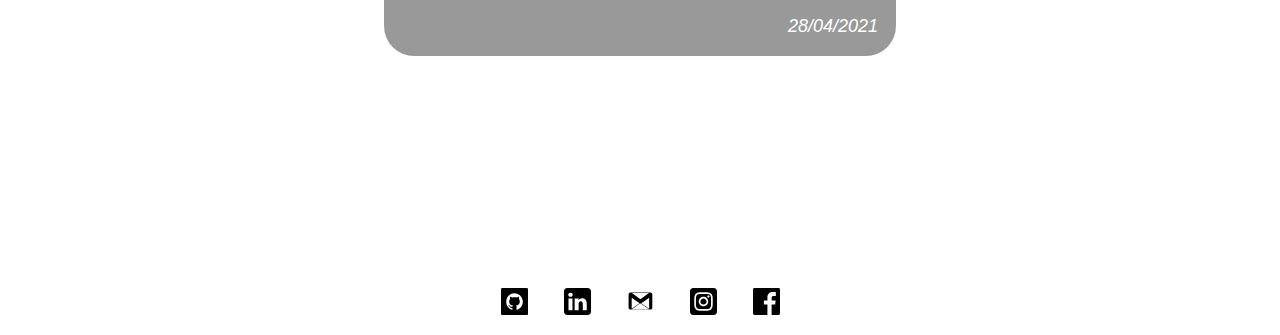
==== commit 3cabd2b5: "changed my experience folder name to remove space" ====
--- a/blog.html
+++ b/blog.html
@@ -6,12 +6,12 @@
     <meta http-equiv="X-UA-Compatible" content="IE=edge">
     <meta name="viewport" content="width=device-width, initial-scale=1.0">
     <link rel="stylesheet" href="style.css" />
+    <link rel="icon" href="images/icons/tab/Letter_S.png">
     <title>Sam Parkin</title>
 </head>
 
 <body>
     <nav class="mobile_navbar">
-
         <div class="dropdown">
             <button class="button">&#9776;<i class="fa fa-caret-down"></i>
             </button>
@@ -25,25 +25,21 @@
             </div>
         </div>
     </nav>
-
     <nav class="topnav">
         <a href="index.html">Home</a>
         <a href="my_experience.html">Experience</a>
         <a href="blog.html" class="active">Blog</a>
         <a href="connect.html">Connect</a>
     </nav>
-
     <header>
         <div class="scrolling_head header_white">
             <div class="title_wrapper">
                 <h1>Blog</h1>
             </div>
         </div>
-
         <div class="scrolling_head header_clear">
             <div class="title_wrapper">
                 <h1>Blog</h1>
-
             </div>
         </div>
     </header>
@@ -61,7 +57,6 @@
                         (U.S) have
                         made architecture for tackling the growing demand.
                     </p>
-
                     <p>Edge Computing is especially designed for solving the big data problems in such a way for
                         bypassing the
                         latency which is affected by Cloud Computing.
@@ -72,12 +67,11 @@
                                 href="https://www.thetechlearn.com/latest-technology-trends/" target="_blank"
                                 rel="noopener noreferrer">thetechlearn.com </a></i>
                     </p>
-                    <p id="date">
+                    <p class="date">
                         <i>13/01/2021</i>
                     </p>
                 </div>
             </section>
-
             <section class="blog" id="Automation">
                 <div>
                     <h2>Automations</h2>
@@ -92,26 +86,22 @@
                         enterprises,
                         manufacturing and banking are also going forward with the implementation of Automation.
                     </p>
-
-                    <p>
-                        <!-- Open thetechlearn.com link in a new tab. also preventing tabnabbing.  -->
-                        <i>All content has been provided by <a
-                                href="https://www.thetechlearn.com/latest-technology-trends/" target="_blank"
-                                rel="noopener noreferrer">thetechlearn.com </a></i>
-                    </p>
-                    <p id="date">
+                    <p>
+                        <!-- Open thetechlearn.com link in a new tab. also preventing tabnabbing.  -->
+                        <i>All content has been provided by <a
+                                href="https://www.thetechlearn.com/latest-technology-trends/" target="_blank"
+                                rel="noopener noreferrer">thetechlearn.com </a></i>
+                    </p>
+                    <p class="date">
                         <i>25/01/2021</i>
                     </p>
                 </div>
             </section>
-
             <section class="blog" id="5G_data_networks">
                 <div>
                     <h2>5G data networks</h2>
                     <img class="mobile_img" src="images/Blog/5g_networks_mobile.jpg"
                         alt="image of an automation visualization">
-
-
                     <p>
                         A system called Amazon Go which uses Internet of Things (IoT), recently launched by the Amazon.
                         This
@@ -119,12 +109,10 @@
                         to buy
                         the product without doing the manual check out.
                     </p>
-
                     <p>People expect that with the 5G, Iot applications and connected devices will reach high. More
                         vision
                         technologies and sensors will be used by Environment, allowing more accessible IoT solutions
                     </p>
-
                     <p>Startups Accel Robotics (U.S.), Standard Cognition (U.S.), Grabango (U.S.), AiFi (U.S.) and Trigo
                         (Israel) also delivering Amazon Go like services.
                     </p>
@@ -134,17 +122,15 @@
                                 href="https://www.thetechlearn.com/latest-technology-trends/" target="_blank"
                                 rel="noopener noreferrer">thetechlearn.com </a></i>
                     </p>
-                    <p id="date">
+                    <p class="date">
                         <i>08/02/2021</i>
                     </p>
                 </div>
             </section>
-
             <section class="blog" id="AI_in_manifacturing">
                 <div>
                     <h2>AI in manifacturing</h2>
                     <img class="mobile_img" src="images/Blog/AI_mobile.jpg" alt="image of an automation visualization">
-
                     <p>
                         Artificial Intelligence has become a part of our daily lives. U.S. startyups including Osari,
                         Kindred
@@ -153,7 +139,6 @@
                         actions by
                         using AI.
                     </p>
-
                     <p>Artificial Intelligence is driven by the arrival of Siri, Google Assistant and Alexa. GAP, an
                         apparel
                         brand used Kindred’s Technology for automating distribution parts. For many other reason,
@@ -166,12 +151,11 @@
                                 href="https://www.thetechlearn.com/latest-technology-trends/" target="_blank"
                                 rel="noopener noreferrer">thetechlearn.com </a></i>
                     </p>
-                    <p id="date">
+                    <p class="date">
                         <i>02/03/2021</i>
                     </p>
                 </div>
             </section>
-
             <section class="blog" id="Blockchain">
                 <div>
                     <h2>Blockchain</h2>
@@ -199,17 +183,14 @@
                                 href="https://www.thetechlearn.com/latest-technology-trends/" target="_blank"
                                 rel="noopener noreferrer">thetechlearn.com </a></i>
                     </p>
-                    <p id="date">
+                    <p class="date">
                         <i>28/04/2021</i>
                     </p>
                 </div>
             </section>
         </article>
     </main>
-
-
     <footer>
-
         <nav class="bottomnav">
             <a href="https://github.com/samuelparkin1" target="_blank" rel="noopener noreferrer"><img
                     src="images/icons/contact/Git_hub_black.svg" alt="Github"></a>
--- a/style.css
+++ b/style.css
@@ -2,7 +2,7 @@
 @import url('https://fonts.googleapis.com/css2?family=Fraunces:wght@900&display=swap');
 body {
   font-family: 'Fraunces', serif;
-  background-image: url("images/_Background/black_dropsheet.jpg");
+  background-image: url('./images/background/black_dropsheet.jpg');
     background-size: 200vh;
     background-position: top;
     background-attachment: fixed;  
@@ -100,6 +100,60 @@
             top: 8vh;
         }
       }
+/*///////////////////// ABOUT ///////////////////////*/
+.about{
+  display: flex; 
+  flex-direction: column;
+  justify-content: center;
+  align-items: center;
+  margin:0vh 5vw 20vh 5vw;
+  color: white;
+}
+
+.about .avatar img{
+  display: block;
+  margin-left: auto;
+  margin-right: auto;
+  width: 100%;
+  height: 100%;
+  margin-bottom: 5vh;
+  border-radius: 30px;
+}
+
+.about .about_me{
+  background-color: rgba(0, 0, 0, 0.40);
+  margin-bottom: 5vh;
+  border-top: 3px solid orangered;
+  border-radius: 30px;
+ }
+
+.about .about_me h2{ 
+    font-size: 3vh;
+    text-align: center;
+  }
+.about .about_me p {
+  text-align: center;
+    font-size:2.5vh;
+    padding: 2.5vh;
+    font-family: "Segoe UI", Helvetica, Arial, sans-serif;
+    }
+
+@media screen and (min-width: 700px){
+  .about .avatar img{
+    width: 60%;
+    }
+}
+
+@media screen and (min-width: 1100px){ 
+  .about .avatar img{
+  width: 40%;
+  }
+  .about .about_me h2{ 
+    font-size: 2.5vw;
+  }
+}
+
+
 /*///////////////////// MY EXPERIENCE CONTENT ///////////////////////*/
   .my_experience{
     display: flex; 
@@ -109,7 +163,6 @@
     align-items: stretch;
     margin:0vh 5vw 20vh 5vw;
     color: white;
-    
   }
 
   .coding {
@@ -133,11 +186,7 @@
   .coding div {
     max-width: 22vw;
     min-width: 300px;
-    margin-bottom: 10vh;
-    }
-
-   .my_experience h2{
-    text-align: center;
+    
     }
 
   .coding div img{
@@ -150,16 +199,35 @@
   .my_experience h2{ 
     padding: 10px;
     font-size: 3vh;
+    text-align: center;
+  }
+  .my_experience h3{ 
+    font-size: 2.5vh;
+    text-align: center;
+  }
+
+  .my_experience div {
+    padding: 2vw;
   }
   .my_experience p {
     font-size:2.5vh;
-    padding: 2vw;
+    padding-bottom: 2vh;    
     font-family: "Segoe UI", Helvetica, Arial, sans-serif;
     }
 
+    .my_experience ul, h3 {
+      font-size:2.5vh;
+      padding-bottom: 2vh;     
+      font-family: "Segoe UI", Helvetica, Arial, sans-serif;
+      }
+ 
   .my_experience p a {
     color: orangered;
   }
+  .pastcareer {
+    padding: 2vw;
+  }
+
 
 
 
@@ -183,7 +251,7 @@
   flex-direction: column;
   justify-content: flex-start;
   align-items: center;
-  margin-bottom: 20vh;
+  margin-bottom: 5vh;
   border-top: 3px solid orangered;
   border-radius: 30px;
 }
@@ -210,7 +278,7 @@
 .blog i a {
   color: orangered;
 }
-.blog #date{
+.blog .date{
   text-align: end;
 }
 
@@ -226,8 +294,6 @@
     flex-wrap: wrap;
     justify-content: center;
     align-items: stretch;
-    margin:0vh 5vw 5vh 5vw;
-    
 
   }
   .blog{
@@ -499,12 +565,11 @@
     /* Style the links inside the navigation bar */
     .topnav a {
       color: black;
-      font-size: 22px;
+      font-size: 1.5vh;
       text-align: center;
       padding: 1vh 2vh;
-      text-decoration: none;
-      margin-left: 10px;    
-      max-width: 150px;
+      text-decoration: none;         
+      max-width:20vw;
       
       }
   
